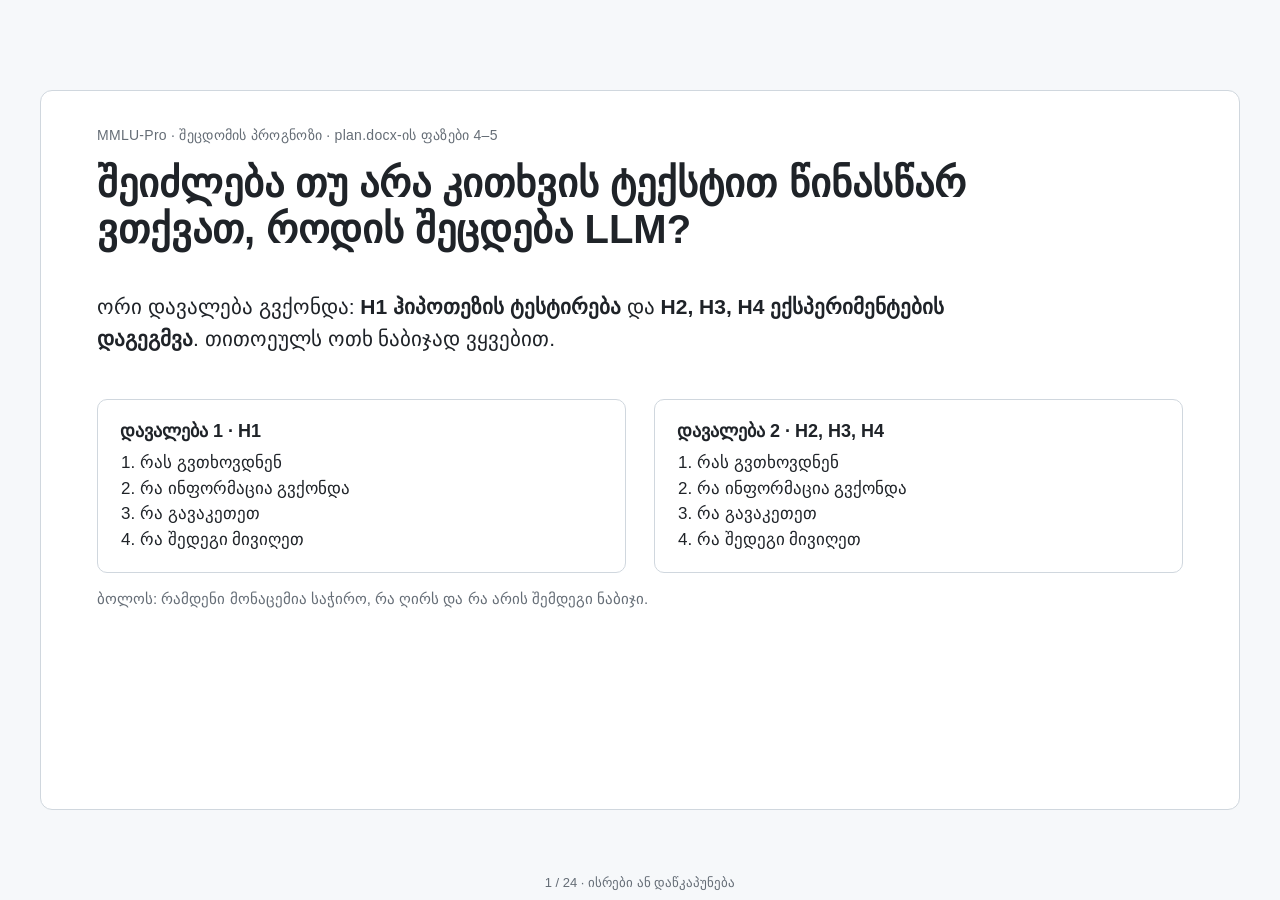
==== experiments/out/phase4_5_deck_ka.html @ e7588cfa "Add Georgian Phase 4-5 deck: asked, had, did, found for H1 and H2-H4 build_deck_ka.py reads the same" ====
<!doctype html><html lang="ka"><head><meta charset="utf-8"><meta name="viewport" content="width=device-width,initial-scale=1"><title>ფაზები 4–5 · H1 და H2–H4</title><style>
*{box-sizing:border-box}
html,body{margin:0;height:100%;background:#f6f8fa;color:#1f2328;
  font-family:"Segoe UI","Noto Sans Georgian","BPG Nino Mtavruli",Sylfaen,Arial,sans-serif}
.slide{display:none;position:absolute;inset:0;margin:auto;width:min(1200px,96vw);height:min(720px,94vh);
  background:#fff;border:1px solid #d0d7de;border-radius:12px;padding:44px 60px;overflow:auto}
.slide.on{display:flex;flex-direction:column}
.kicker{margin:0 0 6px;color:#656d76;font-size:14px;letter-spacing:.06em;text-transform:uppercase}
h1{font-size:40px;line-height:1.15;margin:8px 0 18px;max-width:900px}
h2{font-size:30px;line-height:1.2;margin:0 0 22px}
h3{font-size:18px;margin:0 0 8px}
p,li{font-size:18px;line-height:1.5}
.lede{font-size:21px;color:#1f2328;max-width:900px}
.body{flex:1}
.note{color:#656d76;font-size:14px;line-height:1.5;margin:14px 0 0;border-top:1px solid #d0d7de;padding-top:12px}
.small{color:#656d76;font-size:15px}
.row{display:flex;gap:18px;margin:18px 0}
.big{flex:1;border:1px solid #d0d7de;border-radius:10px;padding:18px 20px}
.big .num{font-size:40px;font-weight:650;line-height:1.1}
.big .cap{color:#656d76;font-size:15px;margin-top:6px}
.big.bad .num{color:#cf222e} .big.accent .num{color:#0969da} .big.good .num{color:#1a7f37}
.two{display:grid;grid-template-columns:1fr 1fr;gap:28px;margin-top:10px}
.card{border:1px solid #d0d7de;border-radius:10px;padding:20px 22px}
.em{font-weight:600}
.split{display:grid;grid-template-columns:1.7fr 1fr;gap:24px;align-items:center}
.stack{display:flex;flex-direction:column;gap:14px}
table{border-collapse:collapse;width:100%;font-size:17px}
th{color:#656d76;font-weight:600;font-size:14px;border-bottom:2px solid #d0d7de;padding:10px 12px}
td{border-bottom:1px solid #d0d7de;padding:12px}
tr.hl td{background:#ddf4ff}
code{font-family:ui-monospace,SFMono-Regular,Consolas,monospace;font-size:.88em;background:#f6f8fa;
  padding:1px 5px;border-radius:4px}
.chart{width:100%;height:auto}
.chart .tick{font-size:13px;fill:#656d76} .chart .axis{font-size:14px;fill:#656d76}
.chart .lab{font-size:14px;fill:#1f2328} .chart .val{font-size:14px;fill:#1f2328;font-weight:600}
.steps li{margin-bottom:12px}
.rel .chart{max-width:380px} .tight{margin:2px 0}
#bar{position:fixed;bottom:10px;left:0;right:0;text-align:center;color:#656d76;font-size:13px}
@media print{html,body{background:#fff}.slide{display:flex!important;position:relative;
  page-break-after:always;border:none;height:auto;min-height:100vh}#bar{display:none}}

.kicker{text-transform:none;letter-spacing:.02em}
.three{display:grid;grid-template-columns:1fr 1fr 1fr;gap:20px;margin-top:10px}
.card.bad{border-color:#cf222e55;background:#fff8f8} .card.good{border-color:#1a7f3755;background:#f6fff8}
.card ul,.card ol{margin:6px 0 0;padding-left:20px} .card p{margin:6px 0}
.slide.title .two{margin-top:24px}
table{font-size:16px} p,li{font-size:17px}
.slide{padding:34px 56px} h2{font-size:28px;margin:0 0 16px} td{padding:10px 12px}
.note{margin-top:10px;padding-top:10px}
</style></head><body><section class="slide title"><p class="kicker">MMLU-Pro · შეცდომის პროგნოზი · plan.docx-ის ფაზები 4–5</p><h1>შეიძლება თუ არა კითხვის ტექსტით წინასწარ ვთქვათ, როდის შეცდება LLM?</h1><p class="lede">ორი დავალება გვქონდა: <b>H1 ჰიპოთეზის ტესტირება</b> და <b>H2, H3, H4 ექსპერიმენტების დაგეგმვა</b>. თითოეულს ოთხ ნაბიჯად ვყვებით.</p><div class="two"><div class="card "><h3>დავალება 1 · H1</h3><ol><li>რას გვთხოვდნენ</li><li>რა ინფორმაცია გვქონდა</li><li>რა გავაკეთეთ</li><li>რა შედეგი მივიღეთ</li></ol></div><div class="card "><h3>დავალება 2 · H2, H3, H4</h3><ol><li>რას გვთხოვდნენ</li><li>რა ინფორმაცია გვქონდა</li><li>რა გავაკეთეთ</li><li>რა შედეგი მივიღეთ</li></ol></div></div><p class="small">ბოლოს: რამდენი მონაცემია საჭირო, რა ღირს და რა არის შემდეგი ნაბიჯი.</p></section><section class="slide"><p class="kicker">მოკლედ, სანამ დეტალებზე გადავალთ</p><h2>მთავარი პასუხი: ჯერჯერობით ვერა</h2><div class="body"><div class="row"><div class="big bad"><div class="num">არა</div><div class="cap">H1: ზუსტი სიხშირე „კი/არა“ ლეიბლს ვერ ჯობნის</div></div><div class="big accent"><div class="num">ცოტა</div><div class="cap">H2: მოდელის მონაცემები ოდნავ შველის</div></div><div class="big bad"><div class="num">ვერ</div><div class="cap">H3: სრულად ვერ შემოწმდა, შესადარებელი არაფერია</div></div><div class="big bad"><div class="num">არა</div><div class="cap">H4: ვერც ერთი მოდელი ვერ ჯობნის მარტივ ცხრილს</div></div></div><ul><li>280 კითხვაზე საუკეთესო ფიჩერი ხმაურისგან არ გამოირჩევა. დაახლოებით 1,000 კითხვა საკმარისი იქნება, დაახლოებით $21 ღირს.</li><li>ერთი სასარგებლო შედეგი: სარისკო კითხვების გამოტოვებით შეცდომა მცირდება, ოღონდ ცოტათი.</li></ul></div></section><section class="slide title"><p class="kicker">დავალება 1</p><h1>H1 ჰიპოთეზის ტესტირება</h1><p class="lede">„ბინარულ ლეიბლზე ნასწავლი კლასიფიკატორი“ vs „რბილ რისკზე ნასწავლი რეგრესორი“ (plan.docx, ჰიპოთეზების ცხრილი და ფაზები 4–5)</p></section><section class="slide"><p class="kicker">დავალება 1 · ნაბიჯი 1: რას გვთხოვდნენ</p><h2>რომელი სამიზნე ჯობია: „კი/არა“ თუ ზუსტი სიხშირე?</h2><div class="body"><div class="two"><div class="card "><h3>ბინარული ლეიბლი (კლასიფიკატორი)</h3><p>1, თუ მოდელი კითხვაზე <b>ნახევარზე მეტჯერ</b> ცდება, თორემ 0.</p><p class="em">მაგალითი: 10-დან 3 არასწორი → 0</p></div><div class="card "><h3>რბილი რისკი (რეგრესორი)</h3><p>შეცდომის <b>ზუსტი სიხშირე</b>: არასწორი პასუხები ÷ 10.</p><p class="em">მაგალითი: 10-დან 3 არასწორი → 0.3</p></div></div><h3 style="margin-top:22px">plan-ის მოთხოვნები</h3><ul><li><b>ფაზა 4:</b> ჯერ მარტივი მოდელები: ლოგისტიკური / elastic-net და XGBoost (random forest არასავალდებულოა).</li><li><b>ფაზა 4:</b> რბილი სამიზნე იმავე 10 პასუხზე არ შეფასდეს; სატესტოზე სასურველია 20–30 ახალი პასუხი.</li><li><b>ფაზა 5:</b> ერთი კითხვის პასუხები ერთდროულად სატრენინგოშიც და სატესტოშიც არასდროს.</li><li><b>ფაზა 6:</b> მთავარი მეტრიკა Brier; ასევე calibration, ECE, log loss, coverage–risk.</li></ul></div><p class="note">H1 ამბობს: ზუსტი სიხშირე მეტ ინფორმაციას ატარებს (0.3 და 0.0 სხვადასხვაა, ბინარულში ორივე 0), ამიტომ მასზე ნასწავლი მოდელი უკეთეს პროგნოზს უნდა იძლეოდეს.</p></section><section class="slide"><p class="kicker">დავალება 1 · ნაბიჯი 2: რა ინფორმაცია გვქონდა · მონაცემები</p><h2>280 კითხვა × 3 Gemini მოდელი × 10 პასუხი</h2><div class="body"><div class="row"><div class="big "><div class="num">280</div><div class="cap">MMLU-Pro კითხვა, 14 საგანი</div></div><div class="big "><div class="num">840</div><div class="cap">სტრიქონი (კითხვა × მოდელი)</div></div><div class="big "><div class="num">8,400</div><div class="cap">შეფასებული პასუხი</div></div><div class="big "><div class="num">20.5%</div><div class="cap">პასუხებიდან არასწორი</div></div></div><div class="two"><div><h3>მოდელები</h3><ul><li><code>gemini-2.5-flash-lite</code></li><li><code>gemini-3.1-flash-lite</code></li><li><code>gemini-flash-latest</code></li></ul><h3>ფიჩერები: 144</h3><ul><li>140 კითხვის (პრომპტის) ფიჩერი: სიგრძე, სიტყვები, რიცხვები, უარყოფა და ა.შ.</li><li>4 მოდელის სვეტი: სახელი, ოჯახი, knowledge cutoff, recency gap.</li></ul></div><div><h3>როგორ ნაწილდება სამიზნე</h3><table><thead><tr><th style="text-align:left">სტრიქონის ტიპი</th><th style="text-align:right">წილი</th></tr></thead><tbody><tr><td style="text-align:left">ყოველთვის სწორი (0/10 შეცდომა)</td><td style="text-align:right">66.2%</td></tr><tr><td style="text-align:left">შუალედური (1–9 შეცდომა)</td><td style="text-align:right">22.1%</td></tr><tr><td style="text-align:left">ყოველთვის არასწორი (10/10)</td><td style="text-align:right">11.7%</td></tr><tr><td style="text-align:left">ბინარული = 1 (ნახევარზე მეტი შეცდომა)</td><td style="text-align:right">18.6%</td></tr></tbody></table></div></div></div><p class="note">მონაცემები გუნდის ცხრილიდან (gaia-ml-share) დავაკოპირეთ data/gaia_training_dataset.csv-ში. სტრიქონების უმეტესობა ყოველთვის სწორია ან ყოველთვის არასწორი, ამიტომ ზუსტი სიხშირე ბინარულისგან მხოლოდ 22% სტრიქონზე განსხვავდება.</p></section><section class="slide"><p class="kicker">დავალება 1 · ნაბიჯი 2: რა ინფორმაცია გვქონდა · გუნდის ნოუთბუქები</p><h2>გუნდს უკვე ჰქონდა ორი XGBoost ნოუთბუქი, მაგრამ შედეგი სანდო არ იყო</h2><div class="body"><table><thead><tr><th style="text-align:left">ნოუთბუქი</th><th style="text-align:left">როგორ გაყვეს</th><th style="text-align:left">რა შედეგი აჩვენა</th></tr></thead><tbody><tr><td style="text-align:left">ბინარული (სიხშირე &gt; 0.5)</td><td style="text-align:left">კითხვების მიხედვით</td><td style="text-align:left">AUC 0.44: შემთხვევითზე უარესი</td></tr><tr><td style="text-align:left">რეგრესია (ზუსტი სიხშირე)</td><td style="text-align:left">სტრიქონების მიხედვით</td><td style="text-align:left">RMSE 0.29 (საშუალო 0.36), R² 0.32</td></tr></tbody></table><div class="two" style="margin-top:22px"><div class="card bad"><h3>პრობლემა 1: გაჟონვა</h3><p>რეგრესიამ სტრიქონები შემთხვევით გაყო. ერთ კითხვას სამი მოდელი პასუხობს, ამიტომ <b>სატესტო 145-ვე კითხვა სატრენინგოშიც იყო</b>, უბრალოდ სხვა მოდელის სახელით.</p></div><div class="card bad"><h3>პრობლემა 2: question_id ფიჩერად</h3><p>ორივე ნოუთბუქში <code>question_id</code> ფიჩერებში დარჩა. მოდელს შეეძლო კონკრეტული კითხვა „დაემახსოვრებინა“.</p></div></div></div><p class="note">დასკვნა: R² 0.32 გადაჭარბებული იყო, მოდელი ტესტის კითხვებს უკვე იცნობდა. ამიტომ H1 თავიდან, სწორი გაყოფით გავუშვით.</p></section><section class="slide"><p class="kicker">დავალება 1 · ნაბიჯი 3: რა გავაკეთეთ · ტესტის აგება</p><h2>ექვსი ნაბიჯი, რომ შედარება სამართლიანი ყოფილიყო</h2><div class="body"><ol class="steps"><li><b>სწორი გაყოფა.</b> 5-fold კროს-ვალიდაცია, დაჯგუფებული კითხვის მიხედვით: კითხვა მთლიანად ან სატრენინგოშია, ან სატესტოში. fold-ები სირთულით დაბალანსებულია.</li><li><b>გაჟონვის წყაროები ამოვიღეთ.</b> <code>question_id</code> და MMLU საგანი ფიჩერი არ არის; საგანი მხოლოდ baseline-ში გამოიყენება.</li><li><b>ორი მოდელის ოჯახი, თითო ორ ვერსიად = 4 მოდელი.</b> XGBoost (ბინარული / რბილი) და elastic-net ლოგისტიკური (ბინარული / რბილი, 10 პასუხი, თითო ცალკე „ცდად“).</li><li><b>ერთნაირი პირობები.</b> ოთხივე მოდელს ერთი და იგივე 144 ფიჩერი და ერთი და იგივე fold-ები. XGBoost პატარაა (80 ხე, სიღრმე 3), რადგან 280 კითხვა ცოტაა.</li><li><b>საზომი ჯოხი (baseline).</b> „ყოველთვის საშუალოს გამოცნობა“ სატრენინგო ნაწილიდან.</li><li><b>სანდოობა.</b> 1,000-ჯერ ხელახლა ავიღეთ კითხვები (bootstrap) და ავაგეთ 95%-იანი ინტერვალი. სხვაობა მხოლოდ მაშინ ითვლება, თუ ინტერვალი ნულს არ მოიცავს.</li></ol></div><p class="note">ყველა მოდელი პროგნოზს ერთ ფორმატში იძლევა: „ალბათობა, რომ ეს პასუხი არასწორი იქნება“. ასე ბინარული და რბილი მოდელები ერთსა და იმავე სკალაზე დგანან. კოდი: experiments/run_h1.py.</p></section><section class="slide"><p class="kicker">დავალება 1 · ნაბიჯი 3: რა გავაკეთეთ · მეტრიკები (ფაზა 6)</p><h2>მეტრიკები შედეგების ნახვამდე დავაფიქსირეთ</h2><div class="body"><div class="two"><div class="card "><h3>თუ პროდუქტი სარისკო X%-ს გამოტოვებს</h3><p>მხოლოდ <b>რიგი</b> აქვს მნიშვნელობა: რომელი კითხვაა უფრო სარისკო.</p><p class="em">გადამწყვეტი: coverage–risk მრუდი, შეცდომა 90 / 80 / 70% დაფარვაზე, AURC.</p></div><div class="card "><h3>თუ ზღვარს იყენებს ან რისკს აჩვენებს</h3><p>„გამოტოვე, თუ რისკი > 30%“ მხოლოდ მაშინ მუშაობს, თუ 30% მართლა 30%-ს ნიშნავს.</p><p class="em">გადამწყვეტი: Brier, Brier Skill Score, reliability diagram, ECE.</p></div></div><table><thead><tr><th style="text-align:left">მეტრიკა</th><th style="text-align:left">რას ზომავს მარტივად</th><th style="text-align:left">უკეთესია</th></tr></thead><tbody><tr><td style="text-align:left">Brier</td><td style="text-align:left">პროგნოზისა და რეალობის საშუალო კვადრატული სხვაობა</td><td style="text-align:left">დაბალი</td></tr><tr><td style="text-align:left">BSS (Brier Skill Score)</td><td style="text-align:left">რამდენად ჯობია საშუალოს გამოცნობას; 0 = არაფრით</td><td style="text-align:left">მაღალი, &gt; 0</td></tr><tr><td style="text-align:left">ECE</td><td style="text-align:left">რამდენად ემთხვევა „30%“ რეალურ 30%-ს</td><td style="text-align:left">დაბალი</td></tr><tr><td style="text-align:left">coverage–risk / AURC</td><td style="text-align:left">შეცდომა, როცა სარისკოებს ვტოვებთ; მრუდის ქვეშა ფართობი</td><td style="text-align:left">დაბალი</td></tr><tr><td style="text-align:left">log loss</td><td style="text-align:left">სჯის თავდაჯერებულ შეცდომას</td><td style="text-align:left">დაბალი</td></tr><tr><td style="text-align:left">AUROC</td><td style="text-align:left">რამდენად კარგად ალაგებს; 0.5 = შემთხვევითი</td><td style="text-align:left">მაღალი</td></tr></tbody></table></div><p class="note">metrics.docx-ის მიხედვით. დამატებით: AUPRC საბაზო სიხშირესთან ერთად, შედეგები მოდელისა და საგნის მიხედვით, RMSE მხოლოდ ხმაურის ზღვართან (0.06) ერთად.</p></section><section class="slide"><p class="kicker">დავალება 1 · ნაბიჯი 4: რა შედეგი მივიღეთ · მთავარი ცხრილი</p><h2>H1 არ დადასტურდა: ზუსტი სიხშირე „კი/არა“-ს ვერ ჯობნის</h2><div class="body"><table><thead><tr><th style="text-align:left">პროგნოზი</th><th style="text-align:right">Brier</th><th style="text-align:right">BSS</th><th style="text-align:right">ECE</th><th style="text-align:right">შეცდომა, 20% გამოტოვებით</th><th style="text-align:right">AURC</th><th style="text-align:right">AUROC</th></tr></thead><tbody><tr><td style="text-align:left">ყოველთვის საშუალო</td><td style="text-align:right">0.163</td><td style="text-align:right">0</td><td style="text-align:right">0.044</td><td style="text-align:right">20.5% (ყველას პასუხობს)</td><td style="text-align:right">0.220</td><td style="text-align:right">0.46</td></tr><tr><td style="text-align:left">XGBoost · ბინარული</td><td style="text-align:right">0.165</td><td style="text-align:right">-0.012</td><td style="text-align:right">0.063</td><td style="text-align:right">18.6%</td><td style="text-align:right">0.170</td><td style="text-align:right">0.58</td></tr><tr><td style="text-align:left">XGBoost · რბილი</td><td style="text-align:right">0.169</td><td style="text-align:right">-0.038</td><td style="text-align:right">0.068</td><td style="text-align:right">19.7%</td><td style="text-align:right">0.177</td><td style="text-align:right">0.55</td></tr><tr><td style="text-align:left">ლოგისტიკური · ბინარული</td><td style="text-align:right">0.163</td><td style="text-align:right">+0.000</td><td style="text-align:right">0.053</td><td style="text-align:right">18.7%</td><td style="text-align:right">0.151</td><td style="text-align:right">0.61</td></tr><tr class="hl"><td style="text-align:left">ლოგისტიკური · რბილი</td><td style="text-align:right">0.162</td><td style="text-align:right">+0.006</td><td style="text-align:right">0.059</td><td style="text-align:right">19.5%</td><td style="text-align:right">0.145</td><td style="text-align:right">0.62</td></tr></tbody></table><div class="row"><div class="big "><div class="num">+0.004</div><div class="cap">XGBoost: რბილი − ბინარული, Brier · 95% CI [-0.001, +0.010]</div></div><div class="big "><div class="num">-0.001</div><div class="cap">ლოგისტიკური: რბილი − ბინარული · 95% CI [-0.004, +0.002]</div></div><div class="big "><div class="num">+0.006</div><div class="cap">საუკეთესო BSS · CI საშუალოსთან [-0.006, +0.005]</div></div></div></div><p class="note">ორივე ოჯახში სხვაობის ინტერვალი ნულს მოიცავს: ფრეა. საუკეთესო (რბილი ლოგისტიკური) საშუალოს გამოცნობასაც ვერ ჯობნის სანდოდ. Brier, ECE, AURC: დაბალი უკეთესია; AUROC: მაღალი.</p></section><section class="slide"><p class="kicker">დავალება 1 · ნაბიჯი 4: რა შედეგი მივიღეთ · გამოტოვების ეფექტი</p><h2>სარისკო კითხვების გამოტოვება შველის, ოღონდ ცოტათი</h2><div class="body"><svg viewBox="0 0 860 380" class="chart" role="img"><line x1="70" x2="680" y1="320.0" y2="320.0" stroke="#d0d7de" stroke-width="1"/><text x="60" y="325.0" text-anchor="end" class="tick">0</text><line x1="70" x2="680" y1="264.8" y2="264.8" stroke="#d0d7de" stroke-width="1"/><text x="60" y="269.8" text-anchor="end" class="tick">5</text><line x1="70" x2="680" y1="209.6" y2="209.6" stroke="#d0d7de" stroke-width="1"/><text x="60" y="214.6" text-anchor="end" class="tick">10</text><line x1="70" x2="680" y1="154.4" y2="154.4" stroke="#d0d7de" stroke-width="1"/><text x="60" y="159.4" text-anchor="end" class="tick">15</text><line x1="70" x2="680" y1="99.2" y2="99.2" stroke="#d0d7de" stroke-width="1"/><text x="60" y="104.2" text-anchor="end" class="tick">20</text><line x1="70" x2="680" y1="44.0" y2="44.0" stroke="#d0d7de" stroke-width="1"/><text x="60" y="49.0" text-anchor="end" class="tick">25</text><text x="70.0" y="342" text-anchor="middle" class="tick">5</text><text x="100.5" y="342" text-anchor="middle" class="tick">10</text><text x="131.0" y="342" text-anchor="middle" class="tick">14</text><text x="161.5" y="342" text-anchor="middle" class="tick">19</text><text x="192.0" y="342" text-anchor="middle" class="tick">24</text><text x="222.5" y="342" text-anchor="middle" class="tick">29</text><text x="253.0" y="342" text-anchor="middle" class="tick">34</text><text x="283.5" y="342" text-anchor="middle" class="tick">38</text><text x="314.0" y="342" text-anchor="middle" class="tick">43</text><text x="344.5" y="342" text-anchor="middle" class="tick">48</text><text x="375.0" y="342" text-anchor="middle" class="tick">52</text><text x="405.5" y="342" text-anchor="middle" class="tick">57</text><text x="436.0" y="342" text-anchor="middle" class="tick">62</text><text x="466.5" y="342" text-anchor="middle" class="tick">67</text><text x="497.0" y="342" text-anchor="middle" class="tick">72</text><text x="527.5" y="342" text-anchor="middle" class="tick">76</text><text x="558.0" y="342" text-anchor="middle" class="tick">81</text><text x="588.5" y="342" text-anchor="middle" class="tick">86</text><text x="619.0" y="342" text-anchor="middle" class="tick">90</text><text x="649.5" y="342" text-anchor="middle" class="tick">95</text><text x="680.0" y="342" text-anchor="middle" class="tick">100</text><line x1="70" x2="680" y1="93.7" y2="93.7" stroke="#656d76" stroke-width="1.5" stroke-dasharray="6 5"/><text x="690" y="98.7" class="lab" fill="#656d76">ყველას პასუხი 20.5%</text><polyline points="70.0,149.1 100.5,174.6 131.0,140.8 161.5,157.8 192.0,148.4 222.5,154.0 253.0,145.3 283.5,141.4 314.0,139.7 344.5,139.8 375.0,132.2 405.5,134.5 436.0,133.8 466.5,130.1 497.0,121.8 527.5,119.4 558.0,111.9 588.5,106.3 619.0,98.4 649.5,94.6 680.0,93.7" fill="none" stroke="#0969da" stroke-width="3"/><line x1="70" x2="92" y1="14" y2="14" stroke="#0969da" stroke-width="3"/><text x="100" y="19" class="lab">XGBoost ბინარული</text><polyline points="70.0,122.8 100.5,150.3 131.0,187.9 161.5,161.9 192.0,151.6 222.5,130.2 253.0,137.6 283.5,139.3 314.0,125.5 344.5,135.2 375.0,118.0 405.5,116.9 436.0,110.5 466.5,108.3 497.0,100.3 527.5,102.5 558.0,104.1 588.5,100.9 619.0,97.4 649.5,96.3 680.0,93.7" fill="none" stroke="#bc4c00" stroke-width="3"/><line x1="258" x2="280" y1="14" y2="14" stroke="#bc4c00" stroke-width="3"/><text x="288" y="19" class="lab">XGBoost რბილი</text><polyline points="70.0,283.2 100.5,255.4 131.0,243.9 161.5,236.9 192.0,212.9 222.5,190.4 253.0,177.5 283.5,172.6 314.0,171.7 344.5,165.7 375.0,159.5 405.5,148.1 436.0,133.8 466.5,118.1 497.0,113.1 527.5,110.9 558.0,103.7 588.5,103.2 619.0,98.9 649.5,97.1 680.0,93.7" fill="none" stroke="#1a7f37" stroke-width="3" stroke-dasharray="3 4"/><line x1="419" x2="441" y1="14" y2="14" stroke="#1a7f37" stroke-width="3" stroke-dasharray="3 4"/><text x="449" y="19" class="lab">ლოგისტიკური რბილი</text><text x="375.0" y="368" text-anchor="middle" class="axis">კითხვების წილი, რომელსაც ჯერ კიდევ ვპასუხობთ (%)</text><text transform="translate(18 182.0) rotate(-90)" text-anchor="middle" class="axis">შეცდომა ნაპასუხებში (%)</text></svg></div><p class="note">ყველაზე სარისკო 20%-ის გამოტოვება (ბინარული ქულით) შეცდომას 20.5%-დან 18.6%-მდე ამცირებს (კლება 1.8 პუნქტი, 95% CI [-3.4, -0.1]): პატარა, მაგრამ რეალური. მეტის გამოტოვებისას რბილი ლოგისტიკური საუკეთესოა: 15% შეცდომა, როცა კითხვების 55%-ს ჯერ კიდევ პასუხობს (XGBoost: 32%).</p></section><section class="slide"><p class="kicker">დავალება 1 · ნაბიჯი 4: რა შედეგი მივიღეთ · კალიბრაცია</p><h2>მოდელები ფრთხილობენ: „მაღალ რისკს“ თითქმის არასდროს ამბობენ</h2><div class="body"><div class="two"><div class="rel"><h3>XGBoost ბინარული · ECE 0.063</h3><svg viewBox="0 0 330 250" class="chart" role="img"><line x1="56" x2="246" y1="202.0" y2="202.0" stroke="#d0d7de"/><text x="48" y="206.0" text-anchor="end" class="tick">0.0</text><text x="56.0" y="220" text-anchor="middle" class="tick">0.0</text><line x1="56" x2="246" y1="138.7" y2="138.7" stroke="#d0d7de"/><text x="48" y="142.7" text-anchor="end" class="tick">0.2</text><text x="119.3" y="220" text-anchor="middle" class="tick">0.2</text><line x1="56" x2="246" y1="75.3" y2="75.3" stroke="#d0d7de"/><text x="48" y="79.3" text-anchor="end" class="tick">0.4</text><text x="182.7" y="220" text-anchor="middle" class="tick">0.4</text><line x1="56" x2="246" y1="12.0" y2="12.0" stroke="#d0d7de"/><text x="48" y="16.0" text-anchor="end" class="tick">0.6</text><text x="246.0" y="220" text-anchor="middle" class="tick">0.6</text><line x1="56.0" y1="202.0" x2="246.0" y2="12.0" stroke="#656d76" stroke-dasharray="5 5"/><polyline points="76.5,161.3 83.8,143.2 90.2,158.6 95.9,138.7 101.6,150.0 107.4,143.2 115.4,127.7 124.5,121.3 138.9,102.5 170.5,124.3" fill="none" stroke="#0969da" stroke-width="2"/><circle cx="76.5" cy="161.3" r="5" fill="#0969da"/><circle cx="83.8" cy="143.2" r="5" fill="#0969da"/><circle cx="90.2" cy="158.6" r="5" fill="#0969da"/><circle cx="95.9" cy="138.7" r="5" fill="#0969da"/><circle cx="101.6" cy="150.0" r="5" fill="#0969da"/><circle cx="107.4" cy="143.2" r="5" fill="#0969da"/><circle cx="115.4" cy="127.7" r="5" fill="#0969da"/><circle cx="124.5" cy="121.3" r="5" fill="#0969da"/><circle cx="138.9" cy="102.5" r="5" fill="#0969da"/><circle cx="170.5" cy="124.3" r="5" fill="#0969da"/><text x="151.0" y="242" text-anchor="middle" class="axis">პროგნოზირებული რისკი</text><text transform="translate(14 107.0) rotate(-90)" text-anchor="middle" class="axis">რეალური შეცდომა</text></svg><p class="small tight">სტრიქონების რაოდენობა თითო 0.1-იან ინტერვალში</p><svg viewBox="0 0 330 80" class="chart" role="img"><rect x="58.0" y="38.2" width="27.7" height="21.8" fill="#0969da" opacity="0.55"/><text x="71.8" y="76" text-anchor="middle" class="tick">176</text><rect x="89.7" y="10.0" width="27.7" height="50.0" fill="#0969da" opacity="0.55"/><text x="103.5" y="76" text-anchor="middle" class="tick">403</text><rect x="121.3" y="37.9" width="27.7" height="22.1" fill="#0969da" opacity="0.55"/><text x="135.2" y="76" text-anchor="middle" class="tick">178</text><rect x="153.0" y="52.2" width="27.7" height="7.8" fill="#0969da" opacity="0.55"/><text x="166.8" y="76" text-anchor="middle" class="tick">63</text><rect x="184.7" y="58.5" width="27.7" height="1.5" fill="#0969da" opacity="0.55"/><text x="198.5" y="76" text-anchor="middle" class="tick">12</text><rect x="216.3" y="59.0" width="27.7" height="1.0" fill="#0969da" opacity="0.55"/><text x="230.2" y="76" text-anchor="middle" class="tick">8</text><text x="254" y="40" class="tick"></text></svg></div><div class="rel"><h3>ლოგისტიკური რბილი · ECE 0.059</h3><svg viewBox="0 0 330 250" class="chart" role="img"><line x1="56" x2="246" y1="202.0" y2="202.0" stroke="#d0d7de"/><text x="48" y="206.0" text-anchor="end" class="tick">0.0</text><text x="56.0" y="220" text-anchor="middle" class="tick">0.0</text><line x1="56" x2="246" y1="138.7" y2="138.7" stroke="#d0d7de"/><text x="48" y="142.7" text-anchor="end" class="tick">0.2</text><text x="119.3" y="220" text-anchor="middle" class="tick">0.2</text><line x1="56" x2="246" y1="75.3" y2="75.3" stroke="#d0d7de"/><text x="48" y="79.3" text-anchor="end" class="tick">0.4</text><text x="182.7" y="220" text-anchor="middle" class="tick">0.4</text><line x1="56" x2="246" y1="12.0" y2="12.0" stroke="#d0d7de"/><text x="48" y="16.0" text-anchor="end" class="tick">0.6</text><text x="246.0" y="220" text-anchor="middle" class="tick">0.6</text><line x1="56.0" y1="202.0" x2="246.0" y2="12.0" stroke="#656d76" stroke-dasharray="5 5"/><polyline points="87.9,180.1 97.3,174.1 103.1,141.7 108.1,143.6 112.9,147.3 117.9,113.0 123.0,100.2 129.2,122.1 141.0,127.0 190.3,121.7" fill="none" stroke="#1a7f37" stroke-width="2"/><circle cx="87.9" cy="180.1" r="5" fill="#1a7f37"/><circle cx="97.3" cy="174.1" r="5" fill="#1a7f37"/><circle cx="103.1" cy="141.7" r="5" fill="#1a7f37"/><circle cx="108.1" cy="143.6" r="5" fill="#1a7f37"/><circle cx="112.9" cy="147.3" r="5" fill="#1a7f37"/><circle cx="117.9" cy="113.0" r="5" fill="#1a7f37"/><circle cx="123.0" cy="100.2" r="5" fill="#1a7f37"/><circle cx="129.2" cy="122.1" r="5" fill="#1a7f37"/><circle cx="141.0" cy="127.0" r="5" fill="#1a7f37"/><circle cx="190.3" cy="121.7" r="5" fill="#1a7f37"/><text x="151.0" y="242" text-anchor="middle" class="axis">პროგნოზირებული რისკი</text><text transform="translate(14 107.0) rotate(-90)" text-anchor="middle" class="axis">რეალური შეცდომა</text></svg><p class="small tight">სტრიქონების რაოდენობა თითო 0.1-იან ინტერვალში</p><svg viewBox="0 0 330 80" class="chart" role="img"><rect x="58.0" y="56.5" width="27.7" height="3.5" fill="#1a7f37" opacity="0.55"/><text x="71.8" y="76" text-anchor="middle" class="tick">32</text><rect x="89.7" y="10.0" width="27.7" height="50.0" fill="#1a7f37" opacity="0.55"/><text x="103.5" y="76" text-anchor="middle" class="tick">454</text><rect x="121.3" y="29.7" width="27.7" height="30.3" fill="#1a7f37" opacity="0.55"/><text x="135.2" y="76" text-anchor="middle" class="tick">275</text><rect x="153.0" y="54.9" width="27.7" height="5.1" fill="#1a7f37" opacity="0.55"/><text x="166.8" y="76" text-anchor="middle" class="tick">46</text><rect x="184.7" y="57.9" width="27.7" height="2.1" fill="#1a7f37" opacity="0.55"/><text x="198.5" y="76" text-anchor="middle" class="tick">19</text><rect x="216.3" y="59.7" width="27.7" height="0.3" fill="#1a7f37" opacity="0.55"/><text x="230.2" y="76" text-anchor="middle" class="tick">3</text><text x="254" y="40" class="tick">&gt; 0.6: 11</text></svg></div></div></div><p class="note">წყვეტილი ხაზი = იდეალური კალიბრაცია (პროგნოზი 30% → რეალურად 30%). პროგნოზების 98% (XGBoost) და 96% (ლოგისტიკური) 0.4-ზე დაბალია, თუმცა სტრიქონების 11.7% 10-ვე პასუხში ცდება. მოდელები საშუალოსკენ იხრებიან, ამიტომაა მათი Brier საშუალოს Brier-თან ასე ახლოს.</p></section><section class="slide"><p class="kicker">დავალება 1 · ნაბიჯი 4: რა შედეგი მივიღეთ · დასკვნა და გადაწყვეტილებები</p><h2>დავალება 1: რა ვისწავლეთ და რა გადავწყვიტეთ</h2><div class="body"><div class="two"><div class="card "><h3>რა ვისწავლეთ</h3><ul><li>H1 არ დადასტურდა: ორივე ოჯახში რბილი და ბინარული ფრეა.</li><li>ვერც ერთი მოდელი სანდოდ ვერ ჯობნის საშუალოს გამოცნობას.</li><li>გამოტოვებისთვის ბინარული ქულა ცოტას შველის (−1.8 პუნქტი 80%-ზე).</li><li>გუნდის R² 0.32 გაჟონვის შედეგი იყო.</li></ul></div><div class="card "><h3>რა გადავწყვიტეთ</h3><ul><li>ტესტი ყოველთვის უცნობ კითხვებზე; <code>question_id</code> და საგანი არასდროს ფიჩერად.</li><li>ორივე სამიზნე ვინარჩუნებთ, რადგან ერთმა მეორეს ვერ აჯობა.</li><li>20–30 ახალი პასუხი <b>ჯერ არ</b> შევაგროვეთ: არსებული 10 პასუხი ძალიან სანდოა (split-half 0.975), შედეგი ხმაურზე არ არის დამოკიდებული.</li><li>random forest გამოვტოვეთ (plan-ში არასავალდებულოა).</li></ul></div></div></div><p class="note">დეტალები: experiments/out/H1_RESULTS.md · რიცხვები: experiments/out/h1_metrics.json</p></section><section class="slide title"><p class="kicker">დავალება 2</p><h1>H2, H3, H4 ექსპერიმენტების დაგეგმვა</h1><p class="lede">გეგმა გაშვებამდე დავწერეთ (H2_H4_PLAN.md), მერე ექსპერიმენტები გავუშვით კიდეც.</p></section><section class="slide"><p class="kicker">დავალება 2 · ნაბიჯი 1: რას გვთხოვდნენ</p><h2>სამი კითხვა plan-ის ჰიპოთეზების ცხრილიდან</h2><div class="body"><div class="three"><div class="card "><h3>H2</h3><p>მხოლოდ <b>პრომპტის</b> ფიჩერები vs <b>ყველა</b> ფიჩერი.</p><p class="small">საჭიროა თუ არა მოდელის შესახებ ინფორმაცია?</p></div><div class="card "><h3>H3</h3><p>მხოლოდ პრომპტი vs პრომპტი + <b>მოდელის ლიმიტები</b> vs სრული <b>ინტერაქციების</b> მოდელი.</p><p class="small">context window, temperature, top-p, output pressure.</p></div><div class="card "><h3>H4</h3><p>ყველა ნასწავლი მოდელი vs მარტივი <b>baseline-ები</b>: საერთო, მოდელის, საგნის, მოდელი × საგნის საშუალო.</p><p class="small">ჯობნის თუ არა ML უბრალო ცხრილს?</p></div></div><h3 style="margin-top:22px">ფაზა 5: ოთხი გაყოფა, გაჟონვის გარეშე</h3><table><thead><tr><th style="text-align:left">გაყოფა</th><th style="text-align:left">რას ამოწმებს</th></tr></thead><tbody><tr><td style="text-align:left">უცნობი კითხვები (question-out)</td><td style="text-align:left">ახალი კითხვები, იგივე საგნები და მოდელები</td></tr><tr><td style="text-align:left">უცნობი საგანი (category-out)</td><td style="text-align:left">მთელი საგანი სატესტოშია</td></tr><tr><td style="text-align:left">უცნობი მოდელი (model-out)</td><td style="text-align:left">მოდელი, რომელიც სწავლისას არ გვინახავს; ყველაზე ძლიერი ტესტი</td></tr><tr><td style="text-align:left">უცნობი კონფიგურაცია</td><td style="text-align:left">ახალი temperature ან პარამეტრი, თუ საკმარისი კონფიგურაცია არსებობს</td></tr></tbody></table></div><p class="note">plan ასევე ითხოვს: ბოლო სატესტო ნაწილი „დალუქული“ დარჩეს, სანამ ყველა გადაწყვეტილება მიღებული არ არის.</p></section><section class="slide"><p class="kicker">დავალება 2 · ნაბიჯი 2: რა ინფორმაცია გვქონდა</p><h2>რა იცვლება სამ მოდელს შორის და რა არა</h2><div class="body"><div class="two"><div><table><thead><tr><th style="text-align:left">სვეტი</th><th style="text-align:left">მნიშვნელობა</th><th style="text-align:left">იცვლება?</th></tr></thead><tbody><tr><td style="text-align:left">context_window_tokens</td><td style="text-align:left">1,048,576 სამივეზე</td><td style="text-align:left">არა</td></tr><tr><td style="text-align:left">temperature, top_p</td><td style="text-align:left">ცარიელია</td><td style="text-align:left">არა</td></tr><tr><td style="text-align:left">f_output_pressure</td><td style="text-align:left">1 ყველგან</td><td style="text-align:left">არა</td></tr><tr><td style="text-align:left">f_context_pressure</td><td style="text-align:left">სამივეზე ერთნაირი</td><td style="text-align:left">არა</td></tr><tr class="hl"><td style="text-align:left">llm_model, model_family</td><td style="text-align:left">3 მოდელი</td><td style="text-align:left">კი</td></tr><tr class="hl"><td style="text-align:left">knowledge_cutoff_year, f_recency_gap</td><td style="text-align:left">flash-latest-ს არ აქვს</td><td style="text-align:left">კი</td></tr></tbody></table></div><div><div class="card "><h3>რას ნიშნავს ეს</h3><ul><li><b>H3 სრულად ვერ შემოწმდება:</b> „ლიმიტები“ სამივე მოდელზე ერთნაირია, შესადარებელი არაფერია.</li><li><b>კონფიგურაციის გაყოფა</b> ვერ გაეშვება: მხოლოდ ერთი კონფიგურაცია გვაქვს.</li><li><b>H2 და H4 შესაძლებელია:</b> მოდელის სახელი და cutoff იცვლება, 14 საგანი baseline-ისთვის საკმარისია.</li><li>დალუქული ნაწილისთვის 280 კითხვა მეტისმეტად ცოტაა.</li></ul></div></div></div></div><p class="note">იგივე 840 სტრიქონი, რაც H1-ში. H1-ის შედეგი უკვე ვიცოდით: ფრე, ამიტომ H2–H4-ში ოთხივე მოდელს ვინარჩუნებთ.</p></section><section class="slide"><p class="kicker">დავალება 2 · ნაბიჯი 3: რა გავაკეთეთ · გეგმა</p><h2>გეგმა გაშვებამდე დავწერეთ და დავაფიქსირეთ</h2><div class="body"><div class="two"><div><h3>სამი ფიჩერების ნაკრები (arm)</h3><table><thead><tr><th style="text-align:left">ნაკრები</th><th style="text-align:right">ფიჩერი</th></tr></thead><tbody><tr><td style="text-align:left">მხოლოდ პრომპტი</td><td style="text-align:right">140</td></tr><tr><td style="text-align:left">პრომპტი + მოდელის სახელი</td><td style="text-align:right">141</td></tr><tr><td style="text-align:left">ყველა (+ cutoff, recency gap)</td><td style="text-align:right">144</td></tr></tbody></table><p class="small">თითოეულზე ოთხივე H1 მოდელი → 12 ნასწავლი მოდელი.</p><h3>ოთხი baseline (მხოლოდ სატრენინგოდან)</h3><ul><li>საერთო საშუალო</li><li>მოდელის საშუალო</li><li>საგნის საშუალო</li><li>მოდელი × საგნის საშუალო</li></ul></div><div><h3>სამი გაყოფა</h3><table><thead><tr><th style="text-align:left">გაყოფა</th><th style="text-align:right">fold</th></tr></thead><tbody><tr><td style="text-align:left">უცნობი კითხვები</td><td style="text-align:right">5</td></tr><tr><td style="text-align:left">უცნობი საგანი</td><td style="text-align:right">14</td></tr><tr><td style="text-align:left">უცნობი მოდელი + მისი კითხვები</td><td style="text-align:right">15</td></tr></tbody></table><div class="card "><h3>გადაწყვეტილების წესი</h3><p>ფიჩერების ნაკრები მხოლოდ მაშინ „იმარჯვებს“, თუ მისი 95% ინტერვალი <b>ყველაზე ძლიერ baseline-ს</b> სანდოდ ჯობნის.</p></div></div></div></div><p class="note">H3-ის ნაცვლად შემცირებული ვერსია: პრომპტი → + მოდელის სახელი → + cutoff და recency gap. კოდი: experiments/run_h2_h4.py.</p></section><section class="slide"><p class="kicker">დავალება 2 · ნაბიჯი 3: რა გავაკეთეთ · გაჟონვა ვიპოვეთ</p><h2>„უცნობი მოდელის“ ტესტი თავიდან საეჭვოდ კარგი გამოვიდა</h2><div class="body"><div class="row"><div class="big bad"><div class="num">0.130</div><div class="cap">Brier, როცა მხოლოდ მოდელს ვტოვებდით: საეჭვოდ კარგი</div></div><div class="big accent"><div class="num">0.171</div><div class="cap">Brier გასწორების შემდეგ: მოდელიც და მისი კითხვებიც სატესტოშია</div></div></div><div class="two"><div class="card bad"><h3>რატომ მოხდა</h3><p>ერთ კითხვას სამივე მოდელი პასუხობს. როცა ერთ მოდელს ვტოვებდით, დანარჩენი ორის პასუხები <b>იმავე კითხვებზე</b> სატრენინგოში რჩებოდა. მოდელები ეთანხმებიან ერთმანეთს, რომელი კითხვაა რთული, ამიტომ პასუხი ფაქტობრივად „გაჟონა“.</p></div><div class="card good"><h3>როგორ გავასწორეთ</h3><p>„უცნობი მოდელის“ გაყოფა კითხვების fold-ებთან გადავკვეთეთ: 3 მოდელი × 5 fold = 15 fold. ტესტში მოდელიც უცნობია და კითხვებიც.</p></div></div></div><p class="note">0.130-იანი შედეგი არსად არ არის მოყვანილი, როგორც რეალური შედეგი.</p></section><section class="slide"><p class="kicker">დავალება 2 · ნაბიჯი 4: რა შედეგი მივიღეთ · H2 და შემცირებული H3</p><h2>მოდელის მონაცემები ცოტას შველის, baseline-მდე მაინც ვერ აღწევს</h2><div class="body"><svg viewBox="0 0 860 336" class="chart" role="img"><text x="238" y="44.2" text-anchor="end" class="lab">პრომპტი · XGB ბინ.</text><rect x="250" y="34" width="435.3" height="15" fill="#0969da" rx="3"/><text x="693.3" y="44.2" class="val">0.171</text><text x="238" y="65.2" text-anchor="end" class="lab">პრომპტი · XGB რბ.</text><rect x="250" y="55" width="458.2" height="15" fill="#bc4c00" rx="3"/><text x="716.2" y="65.2" class="val">0.172</text><text x="238" y="86.2" text-anchor="end" class="lab">პრომპტი · ლოგ. ბინ.</text><rect x="250" y="76" width="299.3" height="15" fill="#1f2328" rx="3"/><text x="557.3" y="86.2" class="val">0.164</text><text x="238" y="107.2" text-anchor="end" class="lab">პრომპტი · ლოგ. რბ.</text><rect x="250" y="97" width="292.9" height="15" fill="#1a7f37" rx="3"/><text x="550.9" y="107.2" class="val">0.164</text><text x="238" y="128.2" text-anchor="end" class="lab">+ მოდელი · XGB ბინ.</text><rect x="250" y="118" width="363.1" height="15" fill="#0969da" rx="3"/><text x="621.1" y="128.2" class="val">0.167</text><text x="238" y="149.2" text-anchor="end" class="lab">+ მოდელი · XGB რბ.</text><rect x="250" y="139" width="373.7" height="15" fill="#bc4c00" rx="3"/><text x="631.7" y="149.2" class="val">0.168</text><text x="238" y="170.2" text-anchor="end" class="lab">+ მოდელი · ლოგ. ბინ.</text><rect x="250" y="160" width="267.5" height="15" fill="#1f2328" rx="3"/><text x="525.5" y="170.2" class="val">0.163</text><text x="238" y="191.2" text-anchor="end" class="lab">+ მოდელი · ლოგ. რბ.</text><rect x="250" y="181" width="246.4" height="15" fill="#1a7f37" rx="3"/><text x="504.4" y="191.2" class="val">0.162</text><text x="238" y="212.2" text-anchor="end" class="lab">ყველა · XGB ბინ.</text><rect x="250" y="202" width="315.8" height="15" fill="#0969da" rx="3"/><text x="573.8" y="212.2" class="val">0.165</text><text x="238" y="233.2" text-anchor="end" class="lab">ყველა · XGB რბ.</text><rect x="250" y="223" width="402.8" height="15" fill="#bc4c00" rx="3"/><text x="660.8" y="233.2" class="val">0.169</text><text x="238" y="254.2" text-anchor="end" class="lab">ყველა · ლოგ. ბინ.</text><rect x="250" y="244" width="273.9" height="15" fill="#1f2328" rx="3"/><text x="531.9" y="254.2" class="val">0.163</text><text x="238" y="275.2" text-anchor="end" class="lab">ყველა · ლოგ. რბ.</text><rect x="250" y="265" width="254.0" height="15" fill="#1a7f37" rx="3"/><text x="512.0" y="275.2" class="val">0.162</text><text x="250.0" y="302" text-anchor="middle" class="tick">0.150</text><text x="354.0" y="302" text-anchor="middle" class="tick">0.155</text><text x="458.0" y="302" text-anchor="middle" class="tick">0.160</text><text x="562.0" y="302" text-anchor="middle" class="tick">0.165</text><text x="666.0" y="302" text-anchor="middle" class="tick">0.170</text><text x="770.0" y="302" text-anchor="middle" class="tick">0.175</text><line x1="524.5" x2="524.5" y1="24" y2="286" stroke="#656d76" stroke-width="1.5" stroke-dasharray="6 5"/><text x="524.5" y="18" text-anchor="middle" class="tick" fill="#656d76">საშუალო</text><line x1="345.6" x2="345.6" y1="24" y2="286" stroke="#1a7f37" stroke-width="1.5" stroke-dasharray="6 5"/><text x="345.6" y="18" text-anchor="middle" class="tick" fill="#1a7f37">მოდელი × საგანი</text><text x="510.0" y="326" text-anchor="middle" class="axis">Brier უცნობ კითხვებზე (დაბალი უკეთესია; ღერძი 0.150-დან იწყება)</text></svg></div><p class="note">H2 (პრომპტი − ყველა): XGB ბინ. +0.0058 [+0.0028, +0.0087], ლოგ. რბ. +0.0018 [+0.0003, +0.0031]: ნულს არ მოიცავს, რეალური, მაგრამ პატარა. შემცირებული H3: მოდელის სახელი შველის, cutoff მხოლოდ XGBoost-ს.</p></section><section class="slide"><p class="kicker">დავალება 2 · ნაბიჯი 4: რა შედეგი მივიღეთ · H4</p><h2>სამივე გაყოფაზე ML ვერ ჯობნის მარტივ ცხრილს „მოდელი × საგანი“</h2><div class="body"><table><thead><tr><th style="text-align:left">გაყოფა</th><th style="text-align:right">საშუალო</th><th style="text-align:right">მოდელი × საგანი</th><th style="text-align:right">საუკეთესო ML</th><th style="text-align:left">საუკეთესო ML მოდელი</th><th style="text-align:right">ML − ცხრილი, 95% CI</th></tr></thead><tbody><tr><td style="text-align:left">უცნობი კითხვები</td><td style="text-align:right">0.163</td><td style="text-align:right">0.155</td><td style="text-align:right">0.162</td><td style="text-align:left">პრომპტი + მოდელი · ლოგ. რბილი</td><td style="text-align:right">[-0.0013, +0.0172]</td></tr><tr><td style="text-align:left">უცნობი საგანი</td><td style="text-align:right">0.165</td><td style="text-align:right">0.161</td><td style="text-align:right">0.167</td><td style="text-align:left">პრომპტი + მოდელი · XGB ბინარული</td><td style="text-align:right">[-0.0009, +0.0123]</td></tr><tr><td style="text-align:left">უცნობი მოდელი + კითხვები</td><td style="text-align:right">0.169</td><td style="text-align:right">0.162</td><td style="text-align:right">0.171</td><td style="text-align:left">პრომპტი · ლოგ. ბინარული</td><td style="text-align:right">[-0.0005, +0.0194]</td></tr></tbody></table><div class="row"><div class="big bad"><div class="num">0 / 3</div><div class="cap">გაყოფა, სადაც ML ცხრილს ჯობნის</div></div><div class="big bad"><div class="num">+3.7 პუნქტი</div><div class="cap">ML-ის მეტი შეცდომა 80% დაფარვაზე, უცნობ კითხვებზე · CI [+1.6, +6.1]</div></div></div></div><p class="note">Brier, დაბალი უკეთესია. დადებითი სხვაობა = ML უარესია. Brier-ის ინტერვალები ნულს ძლივს ეხება: ცხრილი საშუალოდ უკეთესია, ML-ის მოგება არსად ჩანს; დალაგებაში კი ცხრილი სანდოდ ჯობნის. უცნობ საგანზე ცხრილი მხოლოდ მოდელის საშუალოს იყენებს, უცნობ მოდელზე მხოლოდ საგნისას.</p></section><section class="slide"><p class="kicker">დავალება 2 · ნაბიჯი 4: რა შედეგი მივიღეთ · რატომ არის ცხრილი ასე ძლიერი</p><h2>მოდელებსა და საგნებს შორის სხვაობა ფიჩერების ეფექტზე დიდია</h2><div class="body"><table><thead><tr><th style="text-align:left">მოდელი</th><th style="text-align:right">შეცდომის სიხშირე</th><th style="text-align:right">Brier · საშუალო</th><th style="text-align:right">Brier · XGB ბინ.</th><th style="text-align:right">Brier · ლოგ. რბილი</th></tr></thead><tbody><tr><td style="text-align:left">gemini-2.5-flash-lite</td><td style="text-align:right">28.0%</td><td style="text-align:right">0.207</td><td style="text-align:right">0.210</td><td style="text-align:right">0.205</td></tr><tr><td style="text-align:left">gemini-3.1-flash-lite</td><td style="text-align:right">21.6%</td><td style="text-align:right">0.170</td><td style="text-align:right">0.176</td><td style="text-align:right">0.170</td></tr><tr><td style="text-align:left">gemini-flash-latest</td><td style="text-align:right">11.8%</td><td style="text-align:right">0.112</td><td style="text-align:right">0.110</td><td style="text-align:right">0.112</td></tr></tbody></table><div class="row"><div class="big accent"><div class="num">48% vs 7%</div><div class="cap">შეცდომის სიხშირე: health vs economics</div></div></div></div><p class="note">„მოდელი × საგანი“ ორივე სხვაობას პირდაპირ იჭერს. კითხვის ტექსტის ფიჩერებს ამაზე მეტის თქმა 280 კითხვაზე ჯერ არ შეუძლიათ.</p></section><section class="slide"><p class="kicker">დავალება 2 · ნაბიჯი 4: რა შედეგი მივიღეთ · დასკვნა და გადაწყვეტილებები</p><h2>დავალება 2: რა ვისწავლეთ და რა გადავწყვიტეთ</h2><div class="body"><div class="two"><div class="card "><h3>რა ვისწავლეთ</h3><ul><li><b>H2:</b> მოდელის სვეტები ცოტას, მაგრამ სანდოდ შველის.</li><li><b>H3:</b> მხოლოდ შემცირებული ვერსია; მოდელის სახელი შველის.</li><li><b>H4:</b> ვერც ერთი ნასწავლი მოდელი ვერ ჯობნის „მოდელი × საგანი“ ცხრილს, სამივე გაყოფაზე.</li><li>„უცნობი მოდელის“ ტესტში გაჟონვა ვიპოვეთ და გავასწორეთ.</li></ul></div><div class="card "><h3>რა გადავწყვიტეთ</h3><ul><li>საზომი ჯოხი ამიერიდან „მოდელი × საგანია“, არა საერთო საშუალო.</li><li>„უცნობი მოდელი“ ყოველთვის კითხვების fold-ებთან ერთად.</li><li>სრული H3 და კონფიგურაციის გაყოფა მეორე კონფიგურაციამდე (მაგ. მეორე temperature) გადავდეთ.</li><li>დალუქულ ნაწილს 1,000+ კითხვის ეტაპზე გამოვყოფთ, ფიჩერების არჩევამდე.</li></ul></div></div></div><p class="note">გეგმა: experiments/out/H2_H4_PLAN.md · რიცხვები: experiments/out/h2_h4_metrics.json</p></section><section class="slide"><p class="kicker">დამატებით · რამდენი მონაცემია საჭირო (API ხარჯის გარეშე)</p><h2>280 კითხვაზე საუკეთესო ფიჩერი ხმაურისგან არ გამოირჩევა</h2><div class="body"><div class="split"><div><svg viewBox="0 0 640 360" class="chart" role="img"><line x1="70" x2="460" y1="300.0" y2="300.0" stroke="#d0d7de" stroke-width="1"/><text x="60" y="305.0" text-anchor="end" class="tick">0.00</text><line x1="70" x2="460" y1="248.8" y2="248.8" stroke="#d0d7de" stroke-width="1"/><text x="60" y="253.8" text-anchor="end" class="tick">0.05</text><line x1="70" x2="460" y1="197.6" y2="197.6" stroke="#d0d7de" stroke-width="1"/><text x="60" y="202.6" text-anchor="end" class="tick">0.10</text><line x1="70" x2="460" y1="146.4" y2="146.4" stroke="#d0d7de" stroke-width="1"/><text x="60" y="151.4" text-anchor="end" class="tick">0.15</text><line x1="70" x2="460" y1="95.2" y2="95.2" stroke="#d0d7de" stroke-width="1"/><text x="60" y="100.2" text-anchor="end" class="tick">0.20</text><line x1="70" x2="460" y1="44.0" y2="44.0" stroke="#d0d7de" stroke-width="1"/><text x="60" y="49.0" text-anchor="end" class="tick">0.25</text><text x="70.0" y="322" text-anchor="middle" class="tick">280</text><text x="101.5" y="322" text-anchor="middle" class="tick">500</text><text x="173.2" y="322" text-anchor="middle" class="tick">1000</text><text x="244.9" y="322" text-anchor="middle" class="tick">1500</text><text x="316.6" y="322" text-anchor="middle" class="tick">2000</text><text x="460.0" y="322" text-anchor="middle" class="tick">3000</text><line x1="70" x2="460" y1="131.1" y2="131.1" stroke="#0969da" stroke-width="1.5" stroke-dasharray="6 5"/><text x="470" y="136.1" class="lab" fill="#0969da">ჩვენი საუკეთესო 0.165</text><line x1="70" x2="460" y1="98.4" y2="98.4" stroke="#cf222e" stroke-width="1.5" stroke-dasharray="6 5"/><text x="470" y="103.4" class="lab" fill="#cf222e">შემთხვევითი 95% 0.197</text><polyline points="70.0,84.1 101.5,137.9 173.2,185.2 244.9,206.2 316.6,218.7 460.0,233.6" fill="none" stroke="#1f2328" stroke-width="3"/><line x1="70" x2="92" y1="14" y2="14" stroke="#1f2328" stroke-width="3"/><text x="100" y="19" class="lab">საჭირო ზღვარი</text><text x="265.0" y="348" text-anchor="middle" class="axis">კითხვების რაოდენობა</text><text transform="translate(18 172.0) rotate(-90)" text-anchor="middle" class="axis">კავშირის სიძლიერე (|Spearman ρ|)</text></svg></div><div class="stack"><div class="big bad"><div class="num">34%</div><div class="cap">შემთხვევით არეულ ლეიბლებზეც ამდენჯერ ჩნდება ასეთივე „ძლიერი“ ფიჩერი</div></div><div class="big bad"><div class="num">41%</div><div class="cap">top-10 ფიჩერიდან რამდენი რჩება ხელახალ შერჩევაზე</div></div><div class="big accent"><div class="num">700</div><div class="cap">კითხვა, რომ ეს სიგნალი 80%-ით ვიპოვოთ</div></div></div></div></div><p class="note">შევამოწმეთ 131 რიცხვითი ფიჩერი. საუკეთესოა <code>f_max_word_len</code> (ρ +0.165), მაგრამ 280 კითხვაზე მრავალჯერადი ტესტირების ზღვარი 0.211-ია.</p></section><section class="slide"><p class="kicker">დამატებით · რა ღირს მეტი მონაცემი</p><h2>გამოსავალი იაფია: 1,000 კითხვა დაახლოებით $21</h2><div class="body"><table><thead><tr><th style="text-align:left">კითხვები</th><th style="text-align:right">საჭირო |ρ|</th><th style="text-align:right">ρ = 0.165-ის პოვნის შანსი</th><th style="text-align:right">API გამოძახება</th><th style="text-align:right">ახალი კითხვების ფასი</th></tr></thead><tbody><tr><td style="text-align:left">280</td><td style="text-align:right">0.211</td><td style="text-align:right">22%</td><td style="text-align:right">10,920</td><td style="text-align:right">$0</td></tr><tr><td style="text-align:left">500</td><td style="text-align:right">0.158</td><td style="text-align:right">56%</td><td style="text-align:right">19,500</td><td style="text-align:right">$7</td></tr><tr class="hl"><td style="text-align:left">1,000</td><td style="text-align:right">0.112</td><td style="text-align:right">96%</td><td style="text-align:right">39,000</td><td style="text-align:right">$21</td></tr><tr><td style="text-align:left">1,500</td><td style="text-align:right">0.092</td><td style="text-align:right">100%</td><td style="text-align:right">58,500</td><td style="text-align:right">$36</td></tr><tr><td style="text-align:left">2,000</td><td style="text-align:right">0.079</td><td style="text-align:right">100%</td><td style="text-align:right">78,000</td><td style="text-align:right">$51</td></tr><tr><td style="text-align:left">3,000</td><td style="text-align:right">0.065</td><td style="text-align:right">100%</td><td style="text-align:right">117,000</td><td style="text-align:right">$81</td></tr></tbody></table></div><p class="note">3 მოდელი × 10 პასუხი თითო კითხვაზე; დალუქულ 20%-ს 25 პასუხი. ფასები Google-ის (2026 სექტემბერი): 2.5 Flash-Lite $0.10/$0.40, 3.1 Flash-Lite $0.25/$1.50, Flash latest $0.75/$3.75 1M ტოკენზე.</p></section><section class="slide"><p class="kicker">შემდეგი ნაბიჯები</p><h2>მონაცემები გავზარდოთ და იგივე სკრიპტები ხელახლა გავუშვათ</h2><div class="body"><ol class="steps"><li><b>1,000 კითხვის შეგროვება</b> (≈71 თითო საგანში) × იგივე 3 მოდელი × 10 პასუხი: ≈39,000 გამოძახება, ≈$21.</li><li><b>20%-ის დალუქვა თავიდანვე</b>, 25 პასუხით. მხოლოდ ბოლოს, ერთხელ ვეხებით.</li><li><b>იგივე სკრიპტების გაშვება ცვლილების გარეშე:</b> <code>run_h1.py</code>, <code>run_h2_h4.py</code>, <code>run_power.py</code>. იგივე მეტრიკები, იგივე გაყოფები, იგივე წესი.</li><li><b>H3-ისთვის მეორე temperature</b> მონაცემების ნაწილზე. მის გარეშე მოდელის ლიმიტები ვერ შემოწმდება.</li></ol></div><p class="note">ფიჩერების ნაკრები მხოლოდ მაშინ მიიღება, თუ მისი 95% ინტერვალი დალუქულ ნაწილზე „მოდელი × საგანს“ ჯობნის.</p></section><div id="bar"></div><script>
const s=[...document.querySelectorAll('.slide')];let i=0;const bar=document.getElementById('bar');
function show(n){i=Math.max(0,Math.min(s.length-1,n));s.forEach((e,k)=>e.classList.toggle('on',k===i));
bar.textContent=(i+1)+' / '+s.length+'  ·  ისრები ან დაწკაპუნება';location.hash=i+1;}
document.addEventListener('keydown',e=>{if(['ArrowRight','PageDown',' '].includes(e.key))show(i+1);
if(['ArrowLeft','PageUp'].includes(e.key))show(i-1);if(e.key==='Home')show(0);if(e.key==='End')show(s.length-1);});
document.addEventListener('click',e=>{if(e.target.closest('a'))return;show(e.clientX>innerWidth/3?i+1:i-1);});
show((parseInt(location.hash.slice(1))||1)-1);
</script></body></html>
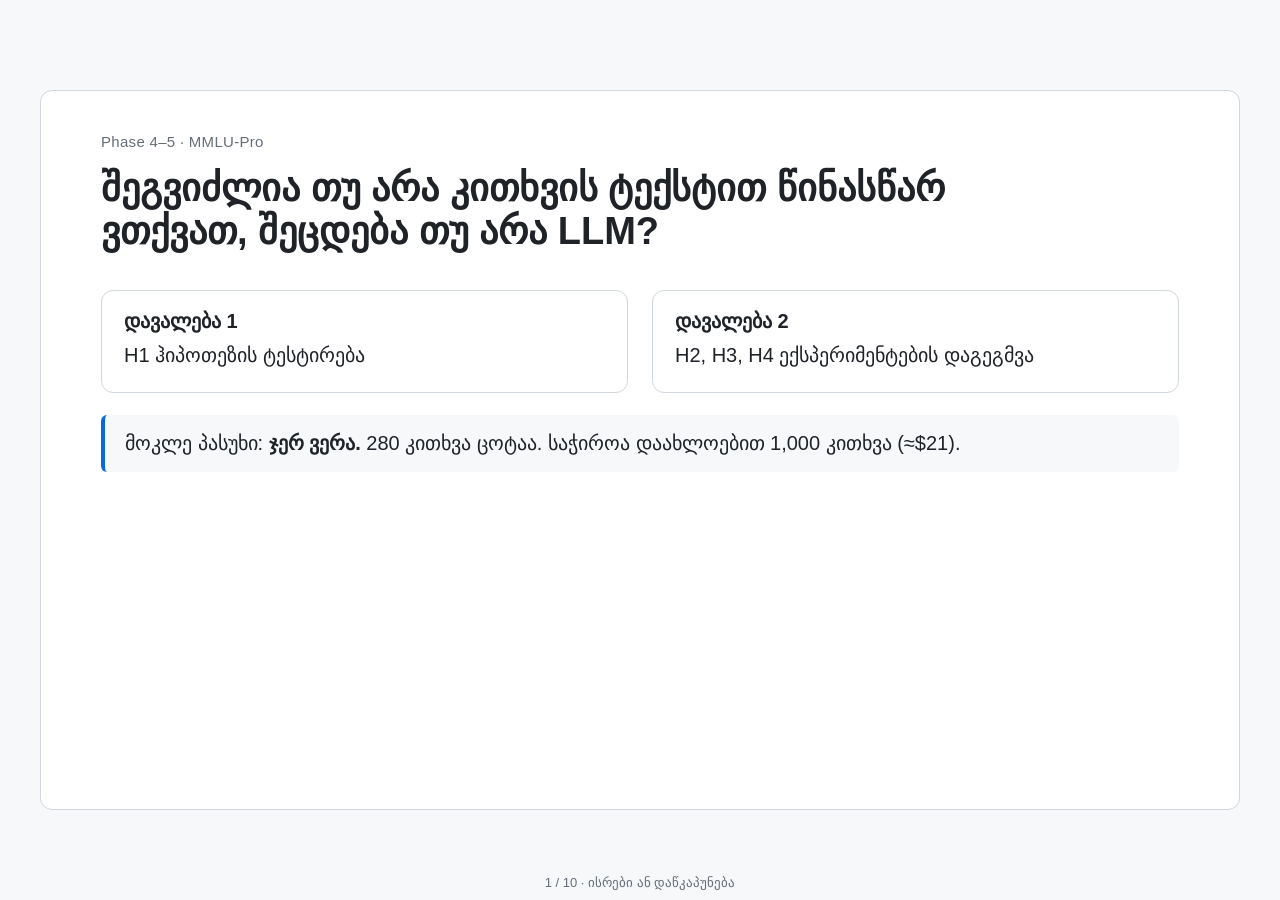
==== commit f773bcc0: "Shorten Georgian deck to 10 slides with problem/solution layout Co-authored-by: Cursor <cursoragent@" ====
--- a/experiments/out/phase4_5_deck_ka.html
+++ b/experiments/out/phase4_5_deck_ka.html
@@ -1,7 +1,7 @@
-<!doctype html><html lang="ka"><head><meta charset="utf-8"><meta name="viewport" content="width=device-width,initial-scale=1"><title>ფაზები 4–5 · H1 და H2–H4</title><style>
+<!doctype html><html lang="ka"><head><meta charset="utf-8"><meta name="viewport" content="width=device-width,initial-scale=1"><title>Phase 4–5 · H1 და H2–H4</title><style>
 *{box-sizing:border-box}
 html,body{margin:0;height:100%;background:#f6f8fa;color:#1f2328;
-  font-family:"Segoe UI","Noto Sans Georgian","BPG Nino Mtavruli",Sylfaen,Arial,sans-serif}
+  font-family:"Segoe UI","Noto Sans Georgian",Sylfaen,Arial,sans-serif}
 .slide{display:none;position:absolute;inset:0;margin:auto;width:min(1200px,96vw);height:min(720px,94vh);
   background:#fff;border:1px solid #d0d7de;border-radius:12px;padding:44px 60px;overflow:auto}
 .slide.on{display:flex;flex-direction:column}
@@ -39,15 +39,38 @@
 @media print{html,body{background:#fff}.slide{display:flex!important;position:relative;
   page-break-after:always;border:none;height:auto;min-height:100vh}#bar{display:none}}
 
-.kicker{text-transform:none;letter-spacing:.02em}
-.three{display:grid;grid-template-columns:1fr 1fr 1fr;gap:20px;margin-top:10px}
-.card.bad{border-color:#cf222e55;background:#fff8f8} .card.good{border-color:#1a7f3755;background:#f6fff8}
-.card ul,.card ol{margin:6px 0 0;padding-left:20px} .card p{margin:6px 0}
-.slide.title .two{margin-top:24px}
-table{font-size:16px} p,li{font-size:17px}
-.slide{padding:34px 56px} h2{font-size:28px;margin:0 0 16px} td{padding:10px 12px}
-.note{margin-top:10px;padding-top:10px}
-</style></head><body><section class="slide title"><p class="kicker">MMLU-Pro · შეცდომის პროგნოზი · plan.docx-ის ფაზები 4–5</p><h1>შეიძლება თუ არა კითხვის ტექსტით წინასწარ ვთქვათ, როდის შეცდება LLM?</h1><p class="lede">ორი დავალება გვქონდა: <b>H1 ჰიპოთეზის ტესტირება</b> და <b>H2, H3, H4 ექსპერიმენტების დაგეგმვა</b>. თითოეულს ოთხ ნაბიჯად ვყვებით.</p><div class="two"><div class="card "><h3>დავალება 1 · H1</h3><ol><li>რას გვთხოვდნენ</li><li>რა ინფორმაცია გვქონდა</li><li>რა გავაკეთეთ</li><li>რა შედეგი მივიღეთ</li></ol></div><div class="card "><h3>დავალება 2 · H2, H3, H4</h3><ol><li>რას გვთხოვდნენ</li><li>რა ინფორმაცია გვქონდა</li><li>რა გავაკეთეთ</li><li>რა შედეგი მივიღეთ</li></ol></div></div><p class="small">ბოლოს: რამდენი მონაცემია საჭირო, რა ღირს და რა არის შემდეგი ნაბიჯი.</p></section><section class="slide"><p class="kicker">მოკლედ, სანამ დეტალებზე გადავალთ</p><h2>მთავარი პასუხი: ჯერჯერობით ვერა</h2><div class="body"><div class="row"><div class="big bad"><div class="num">არა</div><div class="cap">H1: ზუსტი სიხშირე „კი/არა“ ლეიბლს ვერ ჯობნის</div></div><div class="big accent"><div class="num">ცოტა</div><div class="cap">H2: მოდელის მონაცემები ოდნავ შველის</div></div><div class="big bad"><div class="num">ვერ</div><div class="cap">H3: სრულად ვერ შემოწმდა, შესადარებელი არაფერია</div></div><div class="big bad"><div class="num">არა</div><div class="cap">H4: ვერც ერთი მოდელი ვერ ჯობნის მარტივ ცხრილს</div></div></div><ul><li>280 კითხვაზე საუკეთესო ფიჩერი ხმაურისგან არ გამოირჩევა. დაახლოებით 1,000 კითხვა საკმარისი იქნება, დაახლოებით $21 ღირს.</li><li>ერთი სასარგებლო შედეგი: სარისკო კითხვების გამოტოვებით შეცდომა მცირდება, ოღონდ ცოტათი.</li></ul></div></section><section class="slide title"><p class="kicker">დავალება 1</p><h1>H1 ჰიპოთეზის ტესტირება</h1><p class="lede">„ბინარულ ლეიბლზე ნასწავლი კლასიფიკატორი“ vs „რბილ რისკზე ნასწავლი რეგრესორი“ (plan.docx, ჰიპოთეზების ცხრილი და ფაზები 4–5)</p></section><section class="slide"><p class="kicker">დავალება 1 · ნაბიჯი 1: რას გვთხოვდნენ</p><h2>რომელი სამიზნე ჯობია: „კი/არა“ თუ ზუსტი სიხშირე?</h2><div class="body"><div class="two"><div class="card "><h3>ბინარული ლეიბლი (კლასიფიკატორი)</h3><p>1, თუ მოდელი კითხვაზე <b>ნახევარზე მეტჯერ</b> ცდება, თორემ 0.</p><p class="em">მაგალითი: 10-დან 3 არასწორი → 0</p></div><div class="card "><h3>რბილი რისკი (რეგრესორი)</h3><p>შეცდომის <b>ზუსტი სიხშირე</b>: არასწორი პასუხები ÷ 10.</p><p class="em">მაგალითი: 10-დან 3 არასწორი → 0.3</p></div></div><h3 style="margin-top:22px">plan-ის მოთხოვნები</h3><ul><li><b>ფაზა 4:</b> ჯერ მარტივი მოდელები: ლოგისტიკური / elastic-net და XGBoost (random forest არასავალდებულოა).</li><li><b>ფაზა 4:</b> რბილი სამიზნე იმავე 10 პასუხზე არ შეფასდეს; სატესტოზე სასურველია 20–30 ახალი პასუხი.</li><li><b>ფაზა 5:</b> ერთი კითხვის პასუხები ერთდროულად სატრენინგოშიც და სატესტოშიც არასდროს.</li><li><b>ფაზა 6:</b> მთავარი მეტრიკა Brier; ასევე calibration, ECE, log loss, coverage–risk.</li></ul></div><p class="note">H1 ამბობს: ზუსტი სიხშირე მეტ ინფორმაციას ატარებს (0.3 და 0.0 სხვადასხვაა, ბინარულში ორივე 0), ამიტომ მასზე ნასწავლი მოდელი უკეთეს პროგნოზს უნდა იძლეოდეს.</p></section><section class="slide"><p class="kicker">დავალება 1 · ნაბიჯი 2: რა ინფორმაცია გვქონდა · მონაცემები</p><h2>280 კითხვა × 3 Gemini მოდელი × 10 პასუხი</h2><div class="body"><div class="row"><div class="big "><div class="num">280</div><div class="cap">MMLU-Pro კითხვა, 14 საგანი</div></div><div class="big "><div class="num">840</div><div class="cap">სტრიქონი (კითხვა × მოდელი)</div></div><div class="big "><div class="num">8,400</div><div class="cap">შეფასებული პასუხი</div></div><div class="big "><div class="num">20.5%</div><div class="cap">პასუხებიდან არასწორი</div></div></div><div class="two"><div><h3>მოდელები</h3><ul><li><code>gemini-2.5-flash-lite</code></li><li><code>gemini-3.1-flash-lite</code></li><li><code>gemini-flash-latest</code></li></ul><h3>ფიჩერები: 144</h3><ul><li>140 კითხვის (პრომპტის) ფიჩერი: სიგრძე, სიტყვები, რიცხვები, უარყოფა და ა.შ.</li><li>4 მოდელის სვეტი: სახელი, ოჯახი, knowledge cutoff, recency gap.</li></ul></div><div><h3>როგორ ნაწილდება სამიზნე</h3><table><thead><tr><th style="text-align:left">სტრიქონის ტიპი</th><th style="text-align:right">წილი</th></tr></thead><tbody><tr><td style="text-align:left">ყოველთვის სწორი (0/10 შეცდომა)</td><td style="text-align:right">66.2%</td></tr><tr><td style="text-align:left">შუალედური (1–9 შეცდომა)</td><td style="text-align:right">22.1%</td></tr><tr><td style="text-align:left">ყოველთვის არასწორი (10/10)</td><td style="text-align:right">11.7%</td></tr><tr><td style="text-align:left">ბინარული = 1 (ნახევარზე მეტი შეცდომა)</td><td style="text-align:right">18.6%</td></tr></tbody></table></div></div></div><p class="note">მონაცემები გუნდის ცხრილიდან (gaia-ml-share) დავაკოპირეთ data/gaia_training_dataset.csv-ში. სტრიქონების უმეტესობა ყოველთვის სწორია ან ყოველთვის არასწორი, ამიტომ ზუსტი სიხშირე ბინარულისგან მხოლოდ 22% სტრიქონზე განსხვავდება.</p></section><section class="slide"><p class="kicker">დავალება 1 · ნაბიჯი 2: რა ინფორმაცია გვქონდა · გუნდის ნოუთბუქები</p><h2>გუნდს უკვე ჰქონდა ორი XGBoost ნოუთბუქი, მაგრამ შედეგი სანდო არ იყო</h2><div class="body"><table><thead><tr><th style="text-align:left">ნოუთბუქი</th><th style="text-align:left">როგორ გაყვეს</th><th style="text-align:left">რა შედეგი აჩვენა</th></tr></thead><tbody><tr><td style="text-align:left">ბინარული (სიხშირე &gt; 0.5)</td><td style="text-align:left">კითხვების მიხედვით</td><td style="text-align:left">AUC 0.44: შემთხვევითზე უარესი</td></tr><tr><td style="text-align:left">რეგრესია (ზუსტი სიხშირე)</td><td style="text-align:left">სტრიქონების მიხედვით</td><td style="text-align:left">RMSE 0.29 (საშუალო 0.36), R² 0.32</td></tr></tbody></table><div class="two" style="margin-top:22px"><div class="card bad"><h3>პრობლემა 1: გაჟონვა</h3><p>რეგრესიამ სტრიქონები შემთხვევით გაყო. ერთ კითხვას სამი მოდელი პასუხობს, ამიტომ <b>სატესტო 145-ვე კითხვა სატრენინგოშიც იყო</b>, უბრალოდ სხვა მოდელის სახელით.</p></div><div class="card bad"><h3>პრობლემა 2: question_id ფიჩერად</h3><p>ორივე ნოუთბუქში <code>question_id</code> ფიჩერებში დარჩა. მოდელს შეეძლო კონკრეტული კითხვა „დაემახსოვრებინა“.</p></div></div></div><p class="note">დასკვნა: R² 0.32 გადაჭარბებული იყო, მოდელი ტესტის კითხვებს უკვე იცნობდა. ამიტომ H1 თავიდან, სწორი გაყოფით გავუშვით.</p></section><section class="slide"><p class="kicker">დავალება 1 · ნაბიჯი 3: რა გავაკეთეთ · ტესტის აგება</p><h2>ექვსი ნაბიჯი, რომ შედარება სამართლიანი ყოფილიყო</h2><div class="body"><ol class="steps"><li><b>სწორი გაყოფა.</b> 5-fold კროს-ვალიდაცია, დაჯგუფებული კითხვის მიხედვით: კითხვა მთლიანად ან სატრენინგოშია, ან სატესტოში. fold-ები სირთულით დაბალანსებულია.</li><li><b>გაჟონვის წყაროები ამოვიღეთ.</b> <code>question_id</code> და MMLU საგანი ფიჩერი არ არის; საგანი მხოლოდ baseline-ში გამოიყენება.</li><li><b>ორი მოდელის ოჯახი, თითო ორ ვერსიად = 4 მოდელი.</b> XGBoost (ბინარული / რბილი) და elastic-net ლოგისტიკური (ბინარული / რბილი, 10 პასუხი, თითო ცალკე „ცდად“).</li><li><b>ერთნაირი პირობები.</b> ოთხივე მოდელს ერთი და იგივე 144 ფიჩერი და ერთი და იგივე fold-ები. XGBoost პატარაა (80 ხე, სიღრმე 3), რადგან 280 კითხვა ცოტაა.</li><li><b>საზომი ჯოხი (baseline).</b> „ყოველთვის საშუალოს გამოცნობა“ სატრენინგო ნაწილიდან.</li><li><b>სანდოობა.</b> 1,000-ჯერ ხელახლა ავიღეთ კითხვები (bootstrap) და ავაგეთ 95%-იანი ინტერვალი. სხვაობა მხოლოდ მაშინ ითვლება, თუ ინტერვალი ნულს არ მოიცავს.</li></ol></div><p class="note">ყველა მოდელი პროგნოზს ერთ ფორმატში იძლევა: „ალბათობა, რომ ეს პასუხი არასწორი იქნება“. ასე ბინარული და რბილი მოდელები ერთსა და იმავე სკალაზე დგანან. კოდი: experiments/run_h1.py.</p></section><section class="slide"><p class="kicker">დავალება 1 · ნაბიჯი 3: რა გავაკეთეთ · მეტრიკები (ფაზა 6)</p><h2>მეტრიკები შედეგების ნახვამდე დავაფიქსირეთ</h2><div class="body"><div class="two"><div class="card "><h3>თუ პროდუქტი სარისკო X%-ს გამოტოვებს</h3><p>მხოლოდ <b>რიგი</b> აქვს მნიშვნელობა: რომელი კითხვაა უფრო სარისკო.</p><p class="em">გადამწყვეტი: coverage–risk მრუდი, შეცდომა 90 / 80 / 70% დაფარვაზე, AURC.</p></div><div class="card "><h3>თუ ზღვარს იყენებს ან რისკს აჩვენებს</h3><p>„გამოტოვე, თუ რისკი > 30%“ მხოლოდ მაშინ მუშაობს, თუ 30% მართლა 30%-ს ნიშნავს.</p><p class="em">გადამწყვეტი: Brier, Brier Skill Score, reliability diagram, ECE.</p></div></div><table><thead><tr><th style="text-align:left">მეტრიკა</th><th style="text-align:left">რას ზომავს მარტივად</th><th style="text-align:left">უკეთესია</th></tr></thead><tbody><tr><td style="text-align:left">Brier</td><td style="text-align:left">პროგნოზისა და რეალობის საშუალო კვადრატული სხვაობა</td><td style="text-align:left">დაბალი</td></tr><tr><td style="text-align:left">BSS (Brier Skill Score)</td><td style="text-align:left">რამდენად ჯობია საშუალოს გამოცნობას; 0 = არაფრით</td><td style="text-align:left">მაღალი, &gt; 0</td></tr><tr><td style="text-align:left">ECE</td><td style="text-align:left">რამდენად ემთხვევა „30%“ რეალურ 30%-ს</td><td style="text-align:left">დაბალი</td></tr><tr><td style="text-align:left">coverage–risk / AURC</td><td style="text-align:left">შეცდომა, როცა სარისკოებს ვტოვებთ; მრუდის ქვეშა ფართობი</td><td style="text-align:left">დაბალი</td></tr><tr><td style="text-align:left">log loss</td><td style="text-align:left">სჯის თავდაჯერებულ შეცდომას</td><td style="text-align:left">დაბალი</td></tr><tr><td style="text-align:left">AUROC</td><td style="text-align:left">რამდენად კარგად ალაგებს; 0.5 = შემთხვევითი</td><td style="text-align:left">მაღალი</td></tr></tbody></table></div><p class="note">metrics.docx-ის მიხედვით. დამატებით: AUPRC საბაზო სიხშირესთან ერთად, შედეგები მოდელისა და საგნის მიხედვით, RMSE მხოლოდ ხმაურის ზღვართან (0.06) ერთად.</p></section><section class="slide"><p class="kicker">დავალება 1 · ნაბიჯი 4: რა შედეგი მივიღეთ · მთავარი ცხრილი</p><h2>H1 არ დადასტურდა: ზუსტი სიხშირე „კი/არა“-ს ვერ ჯობნის</h2><div class="body"><table><thead><tr><th style="text-align:left">პროგნოზი</th><th style="text-align:right">Brier</th><th style="text-align:right">BSS</th><th style="text-align:right">ECE</th><th style="text-align:right">შეცდომა, 20% გამოტოვებით</th><th style="text-align:right">AURC</th><th style="text-align:right">AUROC</th></tr></thead><tbody><tr><td style="text-align:left">ყოველთვის საშუალო</td><td style="text-align:right">0.163</td><td style="text-align:right">0</td><td style="text-align:right">0.044</td><td style="text-align:right">20.5% (ყველას პასუხობს)</td><td style="text-align:right">0.220</td><td style="text-align:right">0.46</td></tr><tr><td style="text-align:left">XGBoost · ბინარული</td><td style="text-align:right">0.165</td><td style="text-align:right">-0.012</td><td style="text-align:right">0.063</td><td style="text-align:right">18.6%</td><td style="text-align:right">0.170</td><td style="text-align:right">0.58</td></tr><tr><td style="text-align:left">XGBoost · რბილი</td><td style="text-align:right">0.169</td><td style="text-align:right">-0.038</td><td style="text-align:right">0.068</td><td style="text-align:right">19.7%</td><td style="text-align:right">0.177</td><td style="text-align:right">0.55</td></tr><tr><td style="text-align:left">ლოგისტიკური · ბინარული</td><td style="text-align:right">0.163</td><td style="text-align:right">+0.000</td><td style="text-align:right">0.053</td><td style="text-align:right">18.7%</td><td style="text-align:right">0.151</td><td style="text-align:right">0.61</td></tr><tr class="hl"><td style="text-align:left">ლოგისტიკური · რბილი</td><td style="text-align:right">0.162</td><td style="text-align:right">+0.006</td><td style="text-align:right">0.059</td><td style="text-align:right">19.5%</td><td style="text-align:right">0.145</td><td style="text-align:right">0.62</td></tr></tbody></table><div class="row"><div class="big "><div class="num">+0.004</div><div class="cap">XGBoost: რბილი − ბინარული, Brier · 95% CI [-0.001, +0.010]</div></div><div class="big "><div class="num">-0.001</div><div class="cap">ლოგისტიკური: რბილი − ბინარული · 95% CI [-0.004, +0.002]</div></div><div class="big "><div class="num">+0.006</div><div class="cap">საუკეთესო BSS · CI საშუალოსთან [-0.006, +0.005]</div></div></div></div><p class="note">ორივე ოჯახში სხვაობის ინტერვალი ნულს მოიცავს: ფრეა. საუკეთესო (რბილი ლოგისტიკური) საშუალოს გამოცნობასაც ვერ ჯობნის სანდოდ. Brier, ECE, AURC: დაბალი უკეთესია; AUROC: მაღალი.</p></section><section class="slide"><p class="kicker">დავალება 1 · ნაბიჯი 4: რა შედეგი მივიღეთ · გამოტოვების ეფექტი</p><h2>სარისკო კითხვების გამოტოვება შველის, ოღონდ ცოტათი</h2><div class="body"><svg viewBox="0 0 860 380" class="chart" role="img"><line x1="70" x2="680" y1="320.0" y2="320.0" stroke="#d0d7de" stroke-width="1"/><text x="60" y="325.0" text-anchor="end" class="tick">0</text><line x1="70" x2="680" y1="264.8" y2="264.8" stroke="#d0d7de" stroke-width="1"/><text x="60" y="269.8" text-anchor="end" class="tick">5</text><line x1="70" x2="680" y1="209.6" y2="209.6" stroke="#d0d7de" stroke-width="1"/><text x="60" y="214.6" text-anchor="end" class="tick">10</text><line x1="70" x2="680" y1="154.4" y2="154.4" stroke="#d0d7de" stroke-width="1"/><text x="60" y="159.4" text-anchor="end" class="tick">15</text><line x1="70" x2="680" y1="99.2" y2="99.2" stroke="#d0d7de" stroke-width="1"/><text x="60" y="104.2" text-anchor="end" class="tick">20</text><line x1="70" x2="680" y1="44.0" y2="44.0" stroke="#d0d7de" stroke-width="1"/><text x="60" y="49.0" text-anchor="end" class="tick">25</text><text x="70.0" y="342" text-anchor="middle" class="tick">5</text><text x="100.5" y="342" text-anchor="middle" class="tick">10</text><text x="131.0" y="342" text-anchor="middle" class="tick">14</text><text x="161.5" y="342" text-anchor="middle" class="tick">19</text><text x="192.0" y="342" text-anchor="middle" class="tick">24</text><text x="222.5" y="342" text-anchor="middle" class="tick">29</text><text x="253.0" y="342" text-anchor="middle" class="tick">34</text><text x="283.5" y="342" text-anchor="middle" class="tick">38</text><text x="314.0" y="342" text-anchor="middle" class="tick">43</text><text x="344.5" y="342" text-anchor="middle" class="tick">48</text><text x="375.0" y="342" text-anchor="middle" class="tick">52</text><text x="405.5" y="342" text-anchor="middle" class="tick">57</text><text x="436.0" y="342" text-anchor="middle" class="tick">62</text><text x="466.5" y="342" text-anchor="middle" class="tick">67</text><text x="497.0" y="342" text-anchor="middle" class="tick">72</text><text x="527.5" y="342" text-anchor="middle" class="tick">76</text><text x="558.0" y="342" text-anchor="middle" class="tick">81</text><text x="588.5" y="342" text-anchor="middle" class="tick">86</text><text x="619.0" y="342" text-anchor="middle" class="tick">90</text><text x="649.5" y="342" text-anchor="middle" class="tick">95</text><text x="680.0" y="342" text-anchor="middle" class="tick">100</text><line x1="70" x2="680" y1="93.7" y2="93.7" stroke="#656d76" stroke-width="1.5" stroke-dasharray="6 5"/><text x="690" y="98.7" class="lab" fill="#656d76">ყველას პასუხი 20.5%</text><polyline points="70.0,149.1 100.5,174.6 131.0,140.8 161.5,157.8 192.0,148.4 222.5,154.0 253.0,145.3 283.5,141.4 314.0,139.7 344.5,139.8 375.0,132.2 405.5,134.5 436.0,133.8 466.5,130.1 497.0,121.8 527.5,119.4 558.0,111.9 588.5,106.3 619.0,98.4 649.5,94.6 680.0,93.7" fill="none" stroke="#0969da" stroke-width="3"/><line x1="70" x2="92" y1="14" y2="14" stroke="#0969da" stroke-width="3"/><text x="100" y="19" class="lab">XGBoost ბინარული</text><polyline points="70.0,122.8 100.5,150.3 131.0,187.9 161.5,161.9 192.0,151.6 222.5,130.2 253.0,137.6 283.5,139.3 314.0,125.5 344.5,135.2 375.0,118.0 405.5,116.9 436.0,110.5 466.5,108.3 497.0,100.3 527.5,102.5 558.0,104.1 588.5,100.9 619.0,97.4 649.5,96.3 680.0,93.7" fill="none" stroke="#bc4c00" stroke-width="3"/><line x1="258" x2="280" y1="14" y2="14" stroke="#bc4c00" stroke-width="3"/><text x="288" y="19" class="lab">XGBoost რბილი</text><polyline points="70.0,283.2 100.5,255.4 131.0,243.9 161.5,236.9 192.0,212.9 222.5,190.4 253.0,177.5 283.5,172.6 314.0,171.7 344.5,165.7 375.0,159.5 405.5,148.1 436.0,133.8 466.5,118.1 497.0,113.1 527.5,110.9 558.0,103.7 588.5,103.2 619.0,98.9 649.5,97.1 680.0,93.7" fill="none" stroke="#1a7f37" stroke-width="3" stroke-dasharray="3 4"/><line x1="419" x2="441" y1="14" y2="14" stroke="#1a7f37" stroke-width="3" stroke-dasharray="3 4"/><text x="449" y="19" class="lab">ლოგისტიკური რბილი</text><text x="375.0" y="368" text-anchor="middle" class="axis">კითხვების წილი, რომელსაც ჯერ კიდევ ვპასუხობთ (%)</text><text transform="translate(18 182.0) rotate(-90)" text-anchor="middle" class="axis">შეცდომა ნაპასუხებში (%)</text></svg></div><p class="note">ყველაზე სარისკო 20%-ის გამოტოვება (ბინარული ქულით) შეცდომას 20.5%-დან 18.6%-მდე ამცირებს (კლება 1.8 პუნქტი, 95% CI [-3.4, -0.1]): პატარა, მაგრამ რეალური. მეტის გამოტოვებისას რბილი ლოგისტიკური საუკეთესოა: 15% შეცდომა, როცა კითხვების 55%-ს ჯერ კიდევ პასუხობს (XGBoost: 32%).</p></section><section class="slide"><p class="kicker">დავალება 1 · ნაბიჯი 4: რა შედეგი მივიღეთ · კალიბრაცია</p><h2>მოდელები ფრთხილობენ: „მაღალ რისკს“ თითქმის არასდროს ამბობენ</h2><div class="body"><div class="two"><div class="rel"><h3>XGBoost ბინარული · ECE 0.063</h3><svg viewBox="0 0 330 250" class="chart" role="img"><line x1="56" x2="246" y1="202.0" y2="202.0" stroke="#d0d7de"/><text x="48" y="206.0" text-anchor="end" class="tick">0.0</text><text x="56.0" y="220" text-anchor="middle" class="tick">0.0</text><line x1="56" x2="246" y1="138.7" y2="138.7" stroke="#d0d7de"/><text x="48" y="142.7" text-anchor="end" class="tick">0.2</text><text x="119.3" y="220" text-anchor="middle" class="tick">0.2</text><line x1="56" x2="246" y1="75.3" y2="75.3" stroke="#d0d7de"/><text x="48" y="79.3" text-anchor="end" class="tick">0.4</text><text x="182.7" y="220" text-anchor="middle" class="tick">0.4</text><line x1="56" x2="246" y1="12.0" y2="12.0" stroke="#d0d7de"/><text x="48" y="16.0" text-anchor="end" class="tick">0.6</text><text x="246.0" y="220" text-anchor="middle" class="tick">0.6</text><line x1="56.0" y1="202.0" x2="246.0" y2="12.0" stroke="#656d76" stroke-dasharray="5 5"/><polyline points="76.5,161.3 83.8,143.2 90.2,158.6 95.9,138.7 101.6,150.0 107.4,143.2 115.4,127.7 124.5,121.3 138.9,102.5 170.5,124.3" fill="none" stroke="#0969da" stroke-width="2"/><circle cx="76.5" cy="161.3" r="5" fill="#0969da"/><circle cx="83.8" cy="143.2" r="5" fill="#0969da"/><circle cx="90.2" cy="158.6" r="5" fill="#0969da"/><circle cx="95.9" cy="138.7" r="5" fill="#0969da"/><circle cx="101.6" cy="150.0" r="5" fill="#0969da"/><circle cx="107.4" cy="143.2" r="5" fill="#0969da"/><circle cx="115.4" cy="127.7" r="5" fill="#0969da"/><circle cx="124.5" cy="121.3" r="5" fill="#0969da"/><circle cx="138.9" cy="102.5" r="5" fill="#0969da"/><circle cx="170.5" cy="124.3" r="5" fill="#0969da"/><text x="151.0" y="242" text-anchor="middle" class="axis">პროგნოზირებული რისკი</text><text transform="translate(14 107.0) rotate(-90)" text-anchor="middle" class="axis">რეალური შეცდომა</text></svg><p class="small tight">სტრიქონების რაოდენობა თითო 0.1-იან ინტერვალში</p><svg viewBox="0 0 330 80" class="chart" role="img"><rect x="58.0" y="38.2" width="27.7" height="21.8" fill="#0969da" opacity="0.55"/><text x="71.8" y="76" text-anchor="middle" class="tick">176</text><rect x="89.7" y="10.0" width="27.7" height="50.0" fill="#0969da" opacity="0.55"/><text x="103.5" y="76" text-anchor="middle" class="tick">403</text><rect x="121.3" y="37.9" width="27.7" height="22.1" fill="#0969da" opacity="0.55"/><text x="135.2" y="76" text-anchor="middle" class="tick">178</text><rect x="153.0" y="52.2" width="27.7" height="7.8" fill="#0969da" opacity="0.55"/><text x="166.8" y="76" text-anchor="middle" class="tick">63</text><rect x="184.7" y="58.5" width="27.7" height="1.5" fill="#0969da" opacity="0.55"/><text x="198.5" y="76" text-anchor="middle" class="tick">12</text><rect x="216.3" y="59.0" width="27.7" height="1.0" fill="#0969da" opacity="0.55"/><text x="230.2" y="76" text-anchor="middle" class="tick">8</text><text x="254" y="40" class="tick"></text></svg></div><div class="rel"><h3>ლოგისტიკური რბილი · ECE 0.059</h3><svg viewBox="0 0 330 250" class="chart" role="img"><line x1="56" x2="246" y1="202.0" y2="202.0" stroke="#d0d7de"/><text x="48" y="206.0" text-anchor="end" class="tick">0.0</text><text x="56.0" y="220" text-anchor="middle" class="tick">0.0</text><line x1="56" x2="246" y1="138.7" y2="138.7" stroke="#d0d7de"/><text x="48" y="142.7" text-anchor="end" class="tick">0.2</text><text x="119.3" y="220" text-anchor="middle" class="tick">0.2</text><line x1="56" x2="246" y1="75.3" y2="75.3" stroke="#d0d7de"/><text x="48" y="79.3" text-anchor="end" class="tick">0.4</text><text x="182.7" y="220" text-anchor="middle" class="tick">0.4</text><line x1="56" x2="246" y1="12.0" y2="12.0" stroke="#d0d7de"/><text x="48" y="16.0" text-anchor="end" class="tick">0.6</text><text x="246.0" y="220" text-anchor="middle" class="tick">0.6</text><line x1="56.0" y1="202.0" x2="246.0" y2="12.0" stroke="#656d76" stroke-dasharray="5 5"/><polyline points="87.9,180.1 97.3,174.1 103.1,141.7 108.1,143.6 112.9,147.3 117.9,113.0 123.0,100.2 129.2,122.1 141.0,127.0 190.3,121.7" fill="none" stroke="#1a7f37" stroke-width="2"/><circle cx="87.9" cy="180.1" r="5" fill="#1a7f37"/><circle cx="97.3" cy="174.1" r="5" fill="#1a7f37"/><circle cx="103.1" cy="141.7" r="5" fill="#1a7f37"/><circle cx="108.1" cy="143.6" r="5" fill="#1a7f37"/><circle cx="112.9" cy="147.3" r="5" fill="#1a7f37"/><circle cx="117.9" cy="113.0" r="5" fill="#1a7f37"/><circle cx="123.0" cy="100.2" r="5" fill="#1a7f37"/><circle cx="129.2" cy="122.1" r="5" fill="#1a7f37"/><circle cx="141.0" cy="127.0" r="5" fill="#1a7f37"/><circle cx="190.3" cy="121.7" r="5" fill="#1a7f37"/><text x="151.0" y="242" text-anchor="middle" class="axis">პროგნოზირებული რისკი</text><text transform="translate(14 107.0) rotate(-90)" text-anchor="middle" class="axis">რეალური შეცდომა</text></svg><p class="small tight">სტრიქონების რაოდენობა თითო 0.1-იან ინტერვალში</p><svg viewBox="0 0 330 80" class="chart" role="img"><rect x="58.0" y="56.5" width="27.7" height="3.5" fill="#1a7f37" opacity="0.55"/><text x="71.8" y="76" text-anchor="middle" class="tick">32</text><rect x="89.7" y="10.0" width="27.7" height="50.0" fill="#1a7f37" opacity="0.55"/><text x="103.5" y="76" text-anchor="middle" class="tick">454</text><rect x="121.3" y="29.7" width="27.7" height="30.3" fill="#1a7f37" opacity="0.55"/><text x="135.2" y="76" text-anchor="middle" class="tick">275</text><rect x="153.0" y="54.9" width="27.7" height="5.1" fill="#1a7f37" opacity="0.55"/><text x="166.8" y="76" text-anchor="middle" class="tick">46</text><rect x="184.7" y="57.9" width="27.7" height="2.1" fill="#1a7f37" opacity="0.55"/><text x="198.5" y="76" text-anchor="middle" class="tick">19</text><rect x="216.3" y="59.7" width="27.7" height="0.3" fill="#1a7f37" opacity="0.55"/><text x="230.2" y="76" text-anchor="middle" class="tick">3</text><text x="254" y="40" class="tick">&gt; 0.6: 11</text></svg></div></div></div><p class="note">წყვეტილი ხაზი = იდეალური კალიბრაცია (პროგნოზი 30% → რეალურად 30%). პროგნოზების 98% (XGBoost) და 96% (ლოგისტიკური) 0.4-ზე დაბალია, თუმცა სტრიქონების 11.7% 10-ვე პასუხში ცდება. მოდელები საშუალოსკენ იხრებიან, ამიტომაა მათი Brier საშუალოს Brier-თან ასე ახლოს.</p></section><section class="slide"><p class="kicker">დავალება 1 · ნაბიჯი 4: რა შედეგი მივიღეთ · დასკვნა და გადაწყვეტილებები</p><h2>დავალება 1: რა ვისწავლეთ და რა გადავწყვიტეთ</h2><div class="body"><div class="two"><div class="card "><h3>რა ვისწავლეთ</h3><ul><li>H1 არ დადასტურდა: ორივე ოჯახში რბილი და ბინარული ფრეა.</li><li>ვერც ერთი მოდელი სანდოდ ვერ ჯობნის საშუალოს გამოცნობას.</li><li>გამოტოვებისთვის ბინარული ქულა ცოტას შველის (−1.8 პუნქტი 80%-ზე).</li><li>გუნდის R² 0.32 გაჟონვის შედეგი იყო.</li></ul></div><div class="card "><h3>რა გადავწყვიტეთ</h3><ul><li>ტესტი ყოველთვის უცნობ კითხვებზე; <code>question_id</code> და საგანი არასდროს ფიჩერად.</li><li>ორივე სამიზნე ვინარჩუნებთ, რადგან ერთმა მეორეს ვერ აჯობა.</li><li>20–30 ახალი პასუხი <b>ჯერ არ</b> შევაგროვეთ: არსებული 10 პასუხი ძალიან სანდოა (split-half 0.975), შედეგი ხმაურზე არ არის დამოკიდებული.</li><li>random forest გამოვტოვეთ (plan-ში არასავალდებულოა).</li></ul></div></div></div><p class="note">დეტალები: experiments/out/H1_RESULTS.md · რიცხვები: experiments/out/h1_metrics.json</p></section><section class="slide title"><p class="kicker">დავალება 2</p><h1>H2, H3, H4 ექსპერიმენტების დაგეგმვა</h1><p class="lede">გეგმა გაშვებამდე დავწერეთ (H2_H4_PLAN.md), მერე ექსპერიმენტები გავუშვით კიდეც.</p></section><section class="slide"><p class="kicker">დავალება 2 · ნაბიჯი 1: რას გვთხოვდნენ</p><h2>სამი კითხვა plan-ის ჰიპოთეზების ცხრილიდან</h2><div class="body"><div class="three"><div class="card "><h3>H2</h3><p>მხოლოდ <b>პრომპტის</b> ფიჩერები vs <b>ყველა</b> ფიჩერი.</p><p class="small">საჭიროა თუ არა მოდელის შესახებ ინფორმაცია?</p></div><div class="card "><h3>H3</h3><p>მხოლოდ პრომპტი vs პრომპტი + <b>მოდელის ლიმიტები</b> vs სრული <b>ინტერაქციების</b> მოდელი.</p><p class="small">context window, temperature, top-p, output pressure.</p></div><div class="card "><h3>H4</h3><p>ყველა ნასწავლი მოდელი vs მარტივი <b>baseline-ები</b>: საერთო, მოდელის, საგნის, მოდელი × საგნის საშუალო.</p><p class="small">ჯობნის თუ არა ML უბრალო ცხრილს?</p></div></div><h3 style="margin-top:22px">ფაზა 5: ოთხი გაყოფა, გაჟონვის გარეშე</h3><table><thead><tr><th style="text-align:left">გაყოფა</th><th style="text-align:left">რას ამოწმებს</th></tr></thead><tbody><tr><td style="text-align:left">უცნობი კითხვები (question-out)</td><td style="text-align:left">ახალი კითხვები, იგივე საგნები და მოდელები</td></tr><tr><td style="text-align:left">უცნობი საგანი (category-out)</td><td style="text-align:left">მთელი საგანი სატესტოშია</td></tr><tr><td style="text-align:left">უცნობი მოდელი (model-out)</td><td style="text-align:left">მოდელი, რომელიც სწავლისას არ გვინახავს; ყველაზე ძლიერი ტესტი</td></tr><tr><td style="text-align:left">უცნობი კონფიგურაცია</td><td style="text-align:left">ახალი temperature ან პარამეტრი, თუ საკმარისი კონფიგურაცია არსებობს</td></tr></tbody></table></div><p class="note">plan ასევე ითხოვს: ბოლო სატესტო ნაწილი „დალუქული“ დარჩეს, სანამ ყველა გადაწყვეტილება მიღებული არ არის.</p></section><section class="slide"><p class="kicker">დავალება 2 · ნაბიჯი 2: რა ინფორმაცია გვქონდა</p><h2>რა იცვლება სამ მოდელს შორის და რა არა</h2><div class="body"><div class="two"><div><table><thead><tr><th style="text-align:left">სვეტი</th><th style="text-align:left">მნიშვნელობა</th><th style="text-align:left">იცვლება?</th></tr></thead><tbody><tr><td style="text-align:left">context_window_tokens</td><td style="text-align:left">1,048,576 სამივეზე</td><td style="text-align:left">არა</td></tr><tr><td style="text-align:left">temperature, top_p</td><td style="text-align:left">ცარიელია</td><td style="text-align:left">არა</td></tr><tr><td style="text-align:left">f_output_pressure</td><td style="text-align:left">1 ყველგან</td><td style="text-align:left">არა</td></tr><tr><td style="text-align:left">f_context_pressure</td><td style="text-align:left">სამივეზე ერთნაირი</td><td style="text-align:left">არა</td></tr><tr class="hl"><td style="text-align:left">llm_model, model_family</td><td style="text-align:left">3 მოდელი</td><td style="text-align:left">კი</td></tr><tr class="hl"><td style="text-align:left">knowledge_cutoff_year, f_recency_gap</td><td style="text-align:left">flash-latest-ს არ აქვს</td><td style="text-align:left">კი</td></tr></tbody></table></div><div><div class="card "><h3>რას ნიშნავს ეს</h3><ul><li><b>H3 სრულად ვერ შემოწმდება:</b> „ლიმიტები“ სამივე მოდელზე ერთნაირია, შესადარებელი არაფერია.</li><li><b>კონფიგურაციის გაყოფა</b> ვერ გაეშვება: მხოლოდ ერთი კონფიგურაცია გვაქვს.</li><li><b>H2 და H4 შესაძლებელია:</b> მოდელის სახელი და cutoff იცვლება, 14 საგანი baseline-ისთვის საკმარისია.</li><li>დალუქული ნაწილისთვის 280 კითხვა მეტისმეტად ცოტაა.</li></ul></div></div></div></div><p class="note">იგივე 840 სტრიქონი, რაც H1-ში. H1-ის შედეგი უკვე ვიცოდით: ფრე, ამიტომ H2–H4-ში ოთხივე მოდელს ვინარჩუნებთ.</p></section><section class="slide"><p class="kicker">დავალება 2 · ნაბიჯი 3: რა გავაკეთეთ · გეგმა</p><h2>გეგმა გაშვებამდე დავწერეთ და დავაფიქსირეთ</h2><div class="body"><div class="two"><div><h3>სამი ფიჩერების ნაკრები (arm)</h3><table><thead><tr><th style="text-align:left">ნაკრები</th><th style="text-align:right">ფიჩერი</th></tr></thead><tbody><tr><td style="text-align:left">მხოლოდ პრომპტი</td><td style="text-align:right">140</td></tr><tr><td style="text-align:left">პრომპტი + მოდელის სახელი</td><td style="text-align:right">141</td></tr><tr><td style="text-align:left">ყველა (+ cutoff, recency gap)</td><td style="text-align:right">144</td></tr></tbody></table><p class="small">თითოეულზე ოთხივე H1 მოდელი → 12 ნასწავლი მოდელი.</p><h3>ოთხი baseline (მხოლოდ სატრენინგოდან)</h3><ul><li>საერთო საშუალო</li><li>მოდელის საშუალო</li><li>საგნის საშუალო</li><li>მოდელი × საგნის საშუალო</li></ul></div><div><h3>სამი გაყოფა</h3><table><thead><tr><th style="text-align:left">გაყოფა</th><th style="text-align:right">fold</th></tr></thead><tbody><tr><td style="text-align:left">უცნობი კითხვები</td><td style="text-align:right">5</td></tr><tr><td style="text-align:left">უცნობი საგანი</td><td style="text-align:right">14</td></tr><tr><td style="text-align:left">უცნობი მოდელი + მისი კითხვები</td><td style="text-align:right">15</td></tr></tbody></table><div class="card "><h3>გადაწყვეტილების წესი</h3><p>ფიჩერების ნაკრები მხოლოდ მაშინ „იმარჯვებს“, თუ მისი 95% ინტერვალი <b>ყველაზე ძლიერ baseline-ს</b> სანდოდ ჯობნის.</p></div></div></div></div><p class="note">H3-ის ნაცვლად შემცირებული ვერსია: პრომპტი → + მოდელის სახელი → + cutoff და recency gap. კოდი: experiments/run_h2_h4.py.</p></section><section class="slide"><p class="kicker">დავალება 2 · ნაბიჯი 3: რა გავაკეთეთ · გაჟონვა ვიპოვეთ</p><h2>„უცნობი მოდელის“ ტესტი თავიდან საეჭვოდ კარგი გამოვიდა</h2><div class="body"><div class="row"><div class="big bad"><div class="num">0.130</div><div class="cap">Brier, როცა მხოლოდ მოდელს ვტოვებდით: საეჭვოდ კარგი</div></div><div class="big accent"><div class="num">0.171</div><div class="cap">Brier გასწორების შემდეგ: მოდელიც და მისი კითხვებიც სატესტოშია</div></div></div><div class="two"><div class="card bad"><h3>რატომ მოხდა</h3><p>ერთ კითხვას სამივე მოდელი პასუხობს. როცა ერთ მოდელს ვტოვებდით, დანარჩენი ორის პასუხები <b>იმავე კითხვებზე</b> სატრენინგოში რჩებოდა. მოდელები ეთანხმებიან ერთმანეთს, რომელი კითხვაა რთული, ამიტომ პასუხი ფაქტობრივად „გაჟონა“.</p></div><div class="card good"><h3>როგორ გავასწორეთ</h3><p>„უცნობი მოდელის“ გაყოფა კითხვების fold-ებთან გადავკვეთეთ: 3 მოდელი × 5 fold = 15 fold. ტესტში მოდელიც უცნობია და კითხვებიც.</p></div></div></div><p class="note">0.130-იანი შედეგი არსად არ არის მოყვანილი, როგორც რეალური შედეგი.</p></section><section class="slide"><p class="kicker">დავალება 2 · ნაბიჯი 4: რა შედეგი მივიღეთ · H2 და შემცირებული H3</p><h2>მოდელის მონაცემები ცოტას შველის, baseline-მდე მაინც ვერ აღწევს</h2><div class="body"><svg viewBox="0 0 860 336" class="chart" role="img"><text x="238" y="44.2" text-anchor="end" class="lab">პრომპტი · XGB ბინ.</text><rect x="250" y="34" width="435.3" height="15" fill="#0969da" rx="3"/><text x="693.3" y="44.2" class="val">0.171</text><text x="238" y="65.2" text-anchor="end" class="lab">პრომპტი · XGB რბ.</text><rect x="250" y="55" width="458.2" height="15" fill="#bc4c00" rx="3"/><text x="716.2" y="65.2" class="val">0.172</text><text x="238" y="86.2" text-anchor="end" class="lab">პრომპტი · ლოგ. ბინ.</text><rect x="250" y="76" width="299.3" height="15" fill="#1f2328" rx="3"/><text x="557.3" y="86.2" class="val">0.164</text><text x="238" y="107.2" text-anchor="end" class="lab">პრომპტი · ლოგ. რბ.</text><rect x="250" y="97" width="292.9" height="15" fill="#1a7f37" rx="3"/><text x="550.9" y="107.2" class="val">0.164</text><text x="238" y="128.2" text-anchor="end" class="lab">+ მოდელი · XGB ბინ.</text><rect x="250" y="118" width="363.1" height="15" fill="#0969da" rx="3"/><text x="621.1" y="128.2" class="val">0.167</text><text x="238" y="149.2" text-anchor="end" class="lab">+ მოდელი · XGB რბ.</text><rect x="250" y="139" width="373.7" height="15" fill="#bc4c00" rx="3"/><text x="631.7" y="149.2" class="val">0.168</text><text x="238" y="170.2" text-anchor="end" class="lab">+ მოდელი · ლოგ. ბინ.</text><rect x="250" y="160" width="267.5" height="15" fill="#1f2328" rx="3"/><text x="525.5" y="170.2" class="val">0.163</text><text x="238" y="191.2" text-anchor="end" class="lab">+ მოდელი · ლოგ. რბ.</text><rect x="250" y="181" width="246.4" height="15" fill="#1a7f37" rx="3"/><text x="504.4" y="191.2" class="val">0.162</text><text x="238" y="212.2" text-anchor="end" class="lab">ყველა · XGB ბინ.</text><rect x="250" y="202" width="315.8" height="15" fill="#0969da" rx="3"/><text x="573.8" y="212.2" class="val">0.165</text><text x="238" y="233.2" text-anchor="end" class="lab">ყველა · XGB რბ.</text><rect x="250" y="223" width="402.8" height="15" fill="#bc4c00" rx="3"/><text x="660.8" y="233.2" class="val">0.169</text><text x="238" y="254.2" text-anchor="end" class="lab">ყველა · ლოგ. ბინ.</text><rect x="250" y="244" width="273.9" height="15" fill="#1f2328" rx="3"/><text x="531.9" y="254.2" class="val">0.163</text><text x="238" y="275.2" text-anchor="end" class="lab">ყველა · ლოგ. რბ.</text><rect x="250" y="265" width="254.0" height="15" fill="#1a7f37" rx="3"/><text x="512.0" y="275.2" class="val">0.162</text><text x="250.0" y="302" text-anchor="middle" class="tick">0.150</text><text x="354.0" y="302" text-anchor="middle" class="tick">0.155</text><text x="458.0" y="302" text-anchor="middle" class="tick">0.160</text><text x="562.0" y="302" text-anchor="middle" class="tick">0.165</text><text x="666.0" y="302" text-anchor="middle" class="tick">0.170</text><text x="770.0" y="302" text-anchor="middle" class="tick">0.175</text><line x1="524.5" x2="524.5" y1="24" y2="286" stroke="#656d76" stroke-width="1.5" stroke-dasharray="6 5"/><text x="524.5" y="18" text-anchor="middle" class="tick" fill="#656d76">საშუალო</text><line x1="345.6" x2="345.6" y1="24" y2="286" stroke="#1a7f37" stroke-width="1.5" stroke-dasharray="6 5"/><text x="345.6" y="18" text-anchor="middle" class="tick" fill="#1a7f37">მოდელი × საგანი</text><text x="510.0" y="326" text-anchor="middle" class="axis">Brier უცნობ კითხვებზე (დაბალი უკეთესია; ღერძი 0.150-დან იწყება)</text></svg></div><p class="note">H2 (პრომპტი − ყველა): XGB ბინ. +0.0058 [+0.0028, +0.0087], ლოგ. რბ. +0.0018 [+0.0003, +0.0031]: ნულს არ მოიცავს, რეალური, მაგრამ პატარა. შემცირებული H3: მოდელის სახელი შველის, cutoff მხოლოდ XGBoost-ს.</p></section><section class="slide"><p class="kicker">დავალება 2 · ნაბიჯი 4: რა შედეგი მივიღეთ · H4</p><h2>სამივე გაყოფაზე ML ვერ ჯობნის მარტივ ცხრილს „მოდელი × საგანი“</h2><div class="body"><table><thead><tr><th style="text-align:left">გაყოფა</th><th style="text-align:right">საშუალო</th><th style="text-align:right">მოდელი × საგანი</th><th style="text-align:right">საუკეთესო ML</th><th style="text-align:left">საუკეთესო ML მოდელი</th><th style="text-align:right">ML − ცხრილი, 95% CI</th></tr></thead><tbody><tr><td style="text-align:left">უცნობი კითხვები</td><td style="text-align:right">0.163</td><td style="text-align:right">0.155</td><td style="text-align:right">0.162</td><td style="text-align:left">პრომპტი + მოდელი · ლოგ. რბილი</td><td style="text-align:right">[-0.0013, +0.0172]</td></tr><tr><td style="text-align:left">უცნობი საგანი</td><td style="text-align:right">0.165</td><td style="text-align:right">0.161</td><td style="text-align:right">0.167</td><td style="text-align:left">პრომპტი + მოდელი · XGB ბინარული</td><td style="text-align:right">[-0.0009, +0.0123]</td></tr><tr><td style="text-align:left">უცნობი მოდელი + კითხვები</td><td style="text-align:right">0.169</td><td style="text-align:right">0.162</td><td style="text-align:right">0.171</td><td style="text-align:left">პრომპტი · ლოგ. ბინარული</td><td style="text-align:right">[-0.0005, +0.0194]</td></tr></tbody></table><div class="row"><div class="big bad"><div class="num">0 / 3</div><div class="cap">გაყოფა, სადაც ML ცხრილს ჯობნის</div></div><div class="big bad"><div class="num">+3.7 პუნქტი</div><div class="cap">ML-ის მეტი შეცდომა 80% დაფარვაზე, უცნობ კითხვებზე · CI [+1.6, +6.1]</div></div></div></div><p class="note">Brier, დაბალი უკეთესია. დადებითი სხვაობა = ML უარესია. Brier-ის ინტერვალები ნულს ძლივს ეხება: ცხრილი საშუალოდ უკეთესია, ML-ის მოგება არსად ჩანს; დალაგებაში კი ცხრილი სანდოდ ჯობნის. უცნობ საგანზე ცხრილი მხოლოდ მოდელის საშუალოს იყენებს, უცნობ მოდელზე მხოლოდ საგნისას.</p></section><section class="slide"><p class="kicker">დავალება 2 · ნაბიჯი 4: რა შედეგი მივიღეთ · რატომ არის ცხრილი ასე ძლიერი</p><h2>მოდელებსა და საგნებს შორის სხვაობა ფიჩერების ეფექტზე დიდია</h2><div class="body"><table><thead><tr><th style="text-align:left">მოდელი</th><th style="text-align:right">შეცდომის სიხშირე</th><th style="text-align:right">Brier · საშუალო</th><th style="text-align:right">Brier · XGB ბინ.</th><th style="text-align:right">Brier · ლოგ. რბილი</th></tr></thead><tbody><tr><td style="text-align:left">gemini-2.5-flash-lite</td><td style="text-align:right">28.0%</td><td style="text-align:right">0.207</td><td style="text-align:right">0.210</td><td style="text-align:right">0.205</td></tr><tr><td style="text-align:left">gemini-3.1-flash-lite</td><td style="text-align:right">21.6%</td><td style="text-align:right">0.170</td><td style="text-align:right">0.176</td><td style="text-align:right">0.170</td></tr><tr><td style="text-align:left">gemini-flash-latest</td><td style="text-align:right">11.8%</td><td style="text-align:right">0.112</td><td style="text-align:right">0.110</td><td style="text-align:right">0.112</td></tr></tbody></table><div class="row"><div class="big accent"><div class="num">48% vs 7%</div><div class="cap">შეცდომის სიხშირე: health vs economics</div></div></div></div><p class="note">„მოდელი × საგანი“ ორივე სხვაობას პირდაპირ იჭერს. კითხვის ტექსტის ფიჩერებს ამაზე მეტის თქმა 280 კითხვაზე ჯერ არ შეუძლიათ.</p></section><section class="slide"><p class="kicker">დავალება 2 · ნაბიჯი 4: რა შედეგი მივიღეთ · დასკვნა და გადაწყვეტილებები</p><h2>დავალება 2: რა ვისწავლეთ და რა გადავწყვიტეთ</h2><div class="body"><div class="two"><div class="card "><h3>რა ვისწავლეთ</h3><ul><li><b>H2:</b> მოდელის სვეტები ცოტას, მაგრამ სანდოდ შველის.</li><li><b>H3:</b> მხოლოდ შემცირებული ვერსია; მოდელის სახელი შველის.</li><li><b>H4:</b> ვერც ერთი ნასწავლი მოდელი ვერ ჯობნის „მოდელი × საგანი“ ცხრილს, სამივე გაყოფაზე.</li><li>„უცნობი მოდელის“ ტესტში გაჟონვა ვიპოვეთ და გავასწორეთ.</li></ul></div><div class="card "><h3>რა გადავწყვიტეთ</h3><ul><li>საზომი ჯოხი ამიერიდან „მოდელი × საგანია“, არა საერთო საშუალო.</li><li>„უცნობი მოდელი“ ყოველთვის კითხვების fold-ებთან ერთად.</li><li>სრული H3 და კონფიგურაციის გაყოფა მეორე კონფიგურაციამდე (მაგ. მეორე temperature) გადავდეთ.</li><li>დალუქულ ნაწილს 1,000+ კითხვის ეტაპზე გამოვყოფთ, ფიჩერების არჩევამდე.</li></ul></div></div></div><p class="note">გეგმა: experiments/out/H2_H4_PLAN.md · რიცხვები: experiments/out/h2_h4_metrics.json</p></section><section class="slide"><p class="kicker">დამატებით · რამდენი მონაცემია საჭირო (API ხარჯის გარეშე)</p><h2>280 კითხვაზე საუკეთესო ფიჩერი ხმაურისგან არ გამოირჩევა</h2><div class="body"><div class="split"><div><svg viewBox="0 0 640 360" class="chart" role="img"><line x1="70" x2="460" y1="300.0" y2="300.0" stroke="#d0d7de" stroke-width="1"/><text x="60" y="305.0" text-anchor="end" class="tick">0.00</text><line x1="70" x2="460" y1="248.8" y2="248.8" stroke="#d0d7de" stroke-width="1"/><text x="60" y="253.8" text-anchor="end" class="tick">0.05</text><line x1="70" x2="460" y1="197.6" y2="197.6" stroke="#d0d7de" stroke-width="1"/><text x="60" y="202.6" text-anchor="end" class="tick">0.10</text><line x1="70" x2="460" y1="146.4" y2="146.4" stroke="#d0d7de" stroke-width="1"/><text x="60" y="151.4" text-anchor="end" class="tick">0.15</text><line x1="70" x2="460" y1="95.2" y2="95.2" stroke="#d0d7de" stroke-width="1"/><text x="60" y="100.2" text-anchor="end" class="tick">0.20</text><line x1="70" x2="460" y1="44.0" y2="44.0" stroke="#d0d7de" stroke-width="1"/><text x="60" y="49.0" text-anchor="end" class="tick">0.25</text><text x="70.0" y="322" text-anchor="middle" class="tick">280</text><text x="101.5" y="322" text-anchor="middle" class="tick">500</text><text x="173.2" y="322" text-anchor="middle" class="tick">1000</text><text x="244.9" y="322" text-anchor="middle" class="tick">1500</text><text x="316.6" y="322" text-anchor="middle" class="tick">2000</text><text x="460.0" y="322" text-anchor="middle" class="tick">3000</text><line x1="70" x2="460" y1="131.1" y2="131.1" stroke="#0969da" stroke-width="1.5" stroke-dasharray="6 5"/><text x="470" y="136.1" class="lab" fill="#0969da">ჩვენი საუკეთესო 0.165</text><line x1="70" x2="460" y1="98.4" y2="98.4" stroke="#cf222e" stroke-width="1.5" stroke-dasharray="6 5"/><text x="470" y="103.4" class="lab" fill="#cf222e">შემთხვევითი 95% 0.197</text><polyline points="70.0,84.1 101.5,137.9 173.2,185.2 244.9,206.2 316.6,218.7 460.0,233.6" fill="none" stroke="#1f2328" stroke-width="3"/><line x1="70" x2="92" y1="14" y2="14" stroke="#1f2328" stroke-width="3"/><text x="100" y="19" class="lab">საჭირო ზღვარი</text><text x="265.0" y="348" text-anchor="middle" class="axis">კითხვების რაოდენობა</text><text transform="translate(18 172.0) rotate(-90)" text-anchor="middle" class="axis">კავშირის სიძლიერე (|Spearman ρ|)</text></svg></div><div class="stack"><div class="big bad"><div class="num">34%</div><div class="cap">შემთხვევით არეულ ლეიბლებზეც ამდენჯერ ჩნდება ასეთივე „ძლიერი“ ფიჩერი</div></div><div class="big bad"><div class="num">41%</div><div class="cap">top-10 ფიჩერიდან რამდენი რჩება ხელახალ შერჩევაზე</div></div><div class="big accent"><div class="num">700</div><div class="cap">კითხვა, რომ ეს სიგნალი 80%-ით ვიპოვოთ</div></div></div></div></div><p class="note">შევამოწმეთ 131 რიცხვითი ფიჩერი. საუკეთესოა <code>f_max_word_len</code> (ρ +0.165), მაგრამ 280 კითხვაზე მრავალჯერადი ტესტირების ზღვარი 0.211-ია.</p></section><section class="slide"><p class="kicker">დამატებით · რა ღირს მეტი მონაცემი</p><h2>გამოსავალი იაფია: 1,000 კითხვა დაახლოებით $21</h2><div class="body"><table><thead><tr><th style="text-align:left">კითხვები</th><th style="text-align:right">საჭირო |ρ|</th><th style="text-align:right">ρ = 0.165-ის პოვნის შანსი</th><th style="text-align:right">API გამოძახება</th><th style="text-align:right">ახალი კითხვების ფასი</th></tr></thead><tbody><tr><td style="text-align:left">280</td><td style="text-align:right">0.211</td><td style="text-align:right">22%</td><td style="text-align:right">10,920</td><td style="text-align:right">$0</td></tr><tr><td style="text-align:left">500</td><td style="text-align:right">0.158</td><td style="text-align:right">56%</td><td style="text-align:right">19,500</td><td style="text-align:right">$7</td></tr><tr class="hl"><td style="text-align:left">1,000</td><td style="text-align:right">0.112</td><td style="text-align:right">96%</td><td style="text-align:right">39,000</td><td style="text-align:right">$21</td></tr><tr><td style="text-align:left">1,500</td><td style="text-align:right">0.092</td><td style="text-align:right">100%</td><td style="text-align:right">58,500</td><td style="text-align:right">$36</td></tr><tr><td style="text-align:left">2,000</td><td style="text-align:right">0.079</td><td style="text-align:right">100%</td><td style="text-align:right">78,000</td><td style="text-align:right">$51</td></tr><tr><td style="text-align:left">3,000</td><td style="text-align:right">0.065</td><td style="text-align:right">100%</td><td style="text-align:right">117,000</td><td style="text-align:right">$81</td></tr></tbody></table></div><p class="note">3 მოდელი × 10 პასუხი თითო კითხვაზე; დალუქულ 20%-ს 25 პასუხი. ფასები Google-ის (2026 სექტემბერი): 2.5 Flash-Lite $0.10/$0.40, 3.1 Flash-Lite $0.25/$1.50, Flash latest $0.75/$3.75 1M ტოკენზე.</p></section><section class="slide"><p class="kicker">შემდეგი ნაბიჯები</p><h2>მონაცემები გავზარდოთ და იგივე სკრიპტები ხელახლა გავუშვათ</h2><div class="body"><ol class="steps"><li><b>1,000 კითხვის შეგროვება</b> (≈71 თითო საგანში) × იგივე 3 მოდელი × 10 პასუხი: ≈39,000 გამოძახება, ≈$21.</li><li><b>20%-ის დალუქვა თავიდანვე</b>, 25 პასუხით. მხოლოდ ბოლოს, ერთხელ ვეხებით.</li><li><b>იგივე სკრიპტების გაშვება ცვლილების გარეშე:</b> <code>run_h1.py</code>, <code>run_h2_h4.py</code>, <code>run_power.py</code>. იგივე მეტრიკები, იგივე გაყოფები, იგივე წესი.</li><li><b>H3-ისთვის მეორე temperature</b> მონაცემების ნაწილზე. მის გარეშე მოდელის ლიმიტები ვერ შემოწმდება.</li></ol></div><p class="note">ფიჩერების ნაკრები მხოლოდ მაშინ მიიღება, თუ მისი 95% ინტერვალი დალუქულ ნაწილზე „მოდელი × საგანს“ ჯობნის.</p></section><div id="bar"></div><script>
+.kicker{text-transform:none;letter-spacing:.02em;font-size:15px}
+.slide{padding:40px 60px}
+h1{font-size:38px} h2{font-size:32px;margin:0 0 24px}
+h3{font-size:20px;margin:0 0 8px}
+p,li{font-size:20px;line-height:1.45}
+.box{border:1px solid #d0d7de;border-radius:12px;padding:18px 22px;background:#fff}
+.box p{margin:4px 0} .box ul{margin:4px 0 0;padding-left:22px} .box li{margin:4px 0}
+.box.bad{border-color:#cf222e66;background:#fff6f6} .box.bad h3{color:#cf222e}
+.box.good{border-color:#1a7f3766;background:#f3fbf5} .box.good h3{color:#1a7f37}
+.two{display:grid;grid-template-columns:1fr 1fr;gap:24px;margin-top:18px}
+.three{display:grid;grid-template-columns:1fr 1fr 1fr;gap:20px;text-align:center}
+.grid2{display:grid;grid-template-columns:1fr 1fr;gap:14px}
+.grid2 .box{padding:26px 16px;text-align:center} .grid2 h3{margin:0;font-size:21px}
+.split{display:grid;grid-template-columns:1.25fr 1fr;gap:28px;align-items:center}
+.stack{display:flex;flex-direction:column;gap:12px} .stack p{font-size:18px}
+.ps{display:grid;grid-template-columns:1fr 50px 1fr;gap:10px;align-items:stretch;margin-bottom:16px}
+.arrow{display:flex;align-items:center;justify-content:center;font-size:40px;color:#656d76}
+.nums{display:grid;grid-template-columns:repeat(4,1fr);gap:18px;margin-bottom:8px}
+.num{border:1px solid #d0d7de;border-radius:12px;padding:18px;text-align:center}
+.num b{display:block;font-size:48px;line-height:1.1} .num span{color:#656d76;font-size:17px}
+.num.bad b{color:#cf222e}
+.bignum{font-size:44px;font-weight:700;margin:6px 0;color:#0969da}
+.muted{color:#656d76;font-size:17px}
+.center{text-align:center;margin:0}
+.dots{display:flex;gap:10px;justify-content:center;margin:12px 0 4px}
+.dot{width:46px;height:46px;border-radius:50%;display:flex;align-items:center;justify-content:center;
+  font-size:22px;font-weight:700;color:#fff}
+.dot.x{background:#cf222e} .dot.ok{background:#1a7f37}
+.answer{margin-top:22px;padding:14px 20px;background:#f6f8fa;border-left:4px solid #0969da;border-radius:6px}
+.slide.title h1{max-width:1000px}
+.chart .lab{font-size:16px} .chart .val{font-size:16px} .chart .axis{font-size:15px}
+</style></head><body><section class="slide title"><p class="kicker">Phase 4–5 · MMLU-Pro</p><h1>შეგვიძლია თუ არა კითხვის ტექსტით წინასწარ ვთქვათ, შეცდება თუ არა LLM?</h1><div class="two"><div class="box "><h3>დავალება 1</h3><p>H1 ჰიპოთეზის ტესტირება</p></div><div class="box "><h3>დავალება 2</h3><p>H2, H3, H4 ექსპერიმენტების დაგეგმვა</p></div></div><p class="answer">მოკლე პასუხი: <b>ჯერ ვერა.</b> 280 კითხვა ცოტაა. საჭიროა დაახლოებით 1,000 კითხვა (≈$21).</p></section><section class="slide"><p class="kicker">დავალება 1 · რას გვთხოვდნენ</p><h2>H1: რომელი target ჯობია — binary თუ soft?</h2><div class="body"><p class="center">ერთი კითხვა, ერთი მოდელი, 10 პასუხი:</p><div class="dots"><span class="dot x">✗</span><span class="dot x">✗</span><span class="dot x">✗</span><span class="dot ok">✓</span><span class="dot ok">✓</span><span class="dot ok">✓</span><span class="dot ok">✓</span><span class="dot ok">✓</span><span class="dot ok">✓</span><span class="dot ok">✓</span></div><div class="two"><div class="box "><h3>Binary target</h3><p>შეცდა ნახევარზე მეტჯერ?</p><p class="bignum">0</p><p class="muted">მხოლოდ „კი“ ან „არა“</p></div><div class="box "><h3>Soft target</h3><p>რამდენჯერ შეცდა?</p><p class="bignum">0.3</p><p class="muted">ზუსტი სიხშირე: 3 / 10</p></div></div><p class="answer">H1 ამბობს: soft target-ზე ნასწავლი მოდელი უფრო ზუსტ პროგნოზს მოგვცემს.</p></div></section><section class="slide"><p class="kicker">დავალება 1 · რა ინფორმაცია გვქონდა</p><h2>მონაცემები: 840 სტრიქონი</h2><div class="body"><div class="nums"><div class="num "><b>280</b><span>კითხვა<br>MMLU-Pro, 14 საგანი</span></div><div class="num "><b>3</b><span>Gemini მოდელი</span></div><div class="num "><b>10</b><span>პასუხი თითო<br>კითხვაზე</span></div><div class="num bad"><b>20.5%</b><span>პასუხი არასწორი</span></div></div><div class="two"><div class="box "><h3>Features: 144</h3><ul><li>140 — კითხვის ტექსტიდან (სიგრძე, სიტყვები, რიცხვები…)</li><li>4 — მოდელზე (სახელი, ოჯახი, knowledge cutoff)</li></ul></div><div class="box "><h3>გუნდის ნამუშევარი</h3><ul><li>2 XGBoost notebook: binary და regression</li><li>regression-ის შედეგი: R² 0.32 — კარგად გამოიყურებოდა</li></ul></div></div></div></section><section class="slide"><p class="kicker">დავალება 1 · რა გავაკეთეთ</p><h2>ჯერ გუნდის შედეგი შევამოწმეთ</h2><div class="body"><div class="ps"><div class="box bad"><h3>პრობლემა</h3><ul><li>მონაცემები <b>rows-ით</b> გაიყო, არა კითხვებით</li><li>test-ის 145-ვე კითხვა <b>train-შიც</b> იყო (სხვა მოდელის სახელით)</li><li><code>question_id</code> feature-ად იყო ჩართული</li><li>→ R² 0.32 <b>მოჩვენებითია</b>: მოდელმა კითხვები უკვე „იცოდა“</li></ul></div><div class="arrow">→</div><div class="box good"><h3>გადაწყვეტა</h3><ul><li>split <b>კითხვების მიხედვით</b> (question-grouped 5-fold)</li><li>ერთი კითხვა ან train-შია, ან test-ში, ორივეში არასდროს</li><li><code>question_id</code> და საგანი feature-ებიდან ამოვიღეთ</li><li>→ ტესტი ახლა <b>ახალ</b> კითხვებზეა</li></ul></div></div></div></section><section class="slide"><p class="kicker">დავალება 1 · რა გავაკეთეთ</p><h2>4 მოდელი, ერთნაირ პირობებში</h2><div class="body"><div class="split"><div class="grid2"><div class="box "><h3>XGBoost · binary</h3></div><div class="box "><h3>XGBoost · soft</h3></div><div class="box "><h3>Logistic · binary</h3></div><div class="box "><h3>Logistic · soft</h3></div></div><div><ul><li><b>ერთი და იგივე</b> 144 feature და ერთი და იგივე split</li><li><b>Baseline:</b> ყოველთვის საშუალოს თქმა (20.5%)</li><li><b>მთავარი მეტრიკა:</b> Brier — რაც დაბალია, მით უკეთესი</li><li><b>სანდოობა:</b> 95% CI (bootstrap, 1,000-ჯერ)</li></ul></div></div></div></section><section class="slide"><p class="kicker">დავალება 1 · რა შედეგი მივიღეთ</p><h2>H1 არ დადასტურდა: soft ≈ binary</h2><div class="body"><div class="split"><div><svg viewBox="0 0 560 324" class="chart" role="img"><text x="238" y="57.1" text-anchor="end" class="lab">საშუალო (baseline)</text><rect x="250" y="34" width="106.1" height="34" fill="#656d76" rx="3"/><text x="364.1" y="57.1" class="val">0.163</text><text x="238" y="105.1" text-anchor="end" class="lab">XGBoost · binary</text><rect x="250" y="82" width="131.8" height="34" fill="#0969da" rx="3"/><text x="389.8" y="105.1" class="val">0.165</text><text x="238" y="153.1" text-anchor="end" class="lab">XGBoost · soft</text><rect x="250" y="130" width="185.9" height="34" fill="#bc4c00" rx="3"/><text x="443.9" y="153.1" class="val">0.169</text><text x="238" y="201.1" text-anchor="end" class="lab">Logistic · binary</text><rect x="250" y="178" width="105.7" height="34" fill="#1f2328" rx="3"/><text x="363.7" y="201.1" class="val">0.163</text><text x="238" y="249.1" text-anchor="end" class="lab">Logistic · soft</text><rect x="250" y="226" width="93.3" height="34" fill="#1a7f37" rx="3"/><text x="351.3" y="249.1" class="val">0.162</text><text x="250.0" y="290" text-anchor="middle" class="tick">0.155</text><text x="314.7" y="290" text-anchor="middle" class="tick">0.160</text><text x="379.4" y="290" text-anchor="middle" class="tick">0.165</text><text x="444.1" y="290" text-anchor="middle" class="tick">0.170</text><line x1="356.1" x2="356.1" y1="24" y2="274" stroke="#656d76" stroke-width="1.5" stroke-dasharray="6 5"/><text x="356.1" y="18" text-anchor="middle" class="tick" fill="#656d76">საშუალო</text><text x="360.0" y="314" text-anchor="middle" class="axis">Brier (რაც დაბალია, მით უკეთესი)</text></svg></div><div class="stack"><div class="box bad"><h3>soft vs binary</h3><p>სხვაობა: XGBoost +0.004, Logistic -0.001</p><p class="muted">CI ორივეგან მოიცავს 0-ს → ფრე</p></div><div class="box bad"><h3>baseline-ს ვერც ერთი ჯობნის</h3><p>საუკეთესო 0.162 ≈ საშუალო 0.163: სხვაობა ნულის ფარგლებშია</p></div><div class="box good"><h3>ერთი სარგებელი</h3><p>20% ყველაზე სარისკო კითხვის გამოტოვებით შეცდომა <b>20.5% → 18.6%</b></p></div></div></div></div></section><section class="slide"><p class="kicker">დავალება 2 · რას გვთხოვდნენ და რა გვქონდა</p><h2>H2, H3, H4: სამი შედარება</h2><div class="body"><div class="three"><div class="box "><h3>H2</h3><p>მხოლოდ კითხვის features<br><b>vs</b><br>+ მოდელის features</p></div><div class="box "><h3>H3</h3><p>+ მოდელის პარამეტრები<br>(temperature, context window)</p></div><div class="box "><h3>H4</h3><p>ML მოდელი<br><b>vs</b><br>მარტივი ცხრილი:<br>„მოდელი × საგანი“ შეცდომის %</p></div></div><div class="two"><div class="box "><h3>Test split-ები (plan, Phase 5)</h3><ul><li>ახალი კითხვები</li><li>ახალი საგანი</li><li>ახალი მოდელი</li><li>ახალი კონფიგურაცია</li></ul></div><div class="box "><h3>რა გვქონდა</h3><ul><li>იგივე 840 სტრიქონი</li><li>H1-ის 4 მოდელი</li><li>გეგმა ჯერ დავწერეთ, მერე გავუშვით</li></ul></div></div></div></section><section class="slide"><p class="kicker">დავალება 2 · რა გავაკეთეთ</p><h2>ორი პრობლემა და მათი გადაწყვეტა</h2><div class="body"><div class="ps"><div class="box bad"><h3>პრობლემა</h3><p><b>H3:</b> სამივე მოდელს <b>ერთნაირი</b> temperature და context window აქვს → შესადარებელი არაფერია.</p></div><div class="arrow">→</div><div class="box good"><h3>გადაწყვეტა</h3><p><b>Reduced H3:</b> ვამოწმებთ, რაც იცვლება: მოდელის სახელი და knowledge cutoff. სრული H3 — როცა მეორე temperature გვექნება.</p></div></div><div class="ps"><div class="box bad"><h3>პრობლემა</h3><p><b>„ახალი მოდელის“ ტესტი</b> საეჭვოდ კარგი იყო: Brier <b>0.130</b>. იგივე კითხვები სხვა მოდელებით train-ში რჩებოდა (leakage).</p></div><div class="arrow">→</div><div class="box good"><h3>გადაწყვეტა</h3><p>test-ში ახლა <b>მოდელიც და მისი კითხვებიც</b> ახალია → Brier <b>0.171</b> (რეალური შედეგი).</p></div></div></div></section><section class="slide"><p class="kicker">დავალება 2 · რა შედეგი მივიღეთ</p><h2>მარტივი ცხრილი ჯობნის ML მოდელს</h2><div class="body"><div class="split"><div><svg viewBox="0 0 560 324" class="chart" role="img"><text x="238" y="57.1" text-anchor="end" class="lab">მხოლოდ კითხვის features</text><rect x="250" y="34" width="172.1" height="34" fill="#0969da" rx="3"/><text x="430.1" y="57.1" class="val">0.164</text><text x="238" y="105.1" text-anchor="end" class="lab">+ მოდელის სახელი</text><rect x="250" y="82" width="144.8" height="34" fill="#0969da" rx="3"/><text x="402.8" y="105.1" class="val">0.162</text><text x="238" y="153.1" text-anchor="end" class="lab">ყველა feature</text><rect x="250" y="130" width="149.3" height="34" fill="#0969da" rx="3"/><text x="407.3" y="153.1" class="val">0.162</text><text x="238" y="201.1" text-anchor="end" class="lab">საშუალო (baseline)</text><rect x="250" y="178" width="161.3" height="34" fill="#656d76" rx="3"/><text x="419.3" y="201.1" class="val">0.163</text><text x="238" y="249.1" text-anchor="end" class="lab">ცხრილი: მოდელი × საგანი</text><rect x="250" y="226" width="56.1" height="34" fill="#1a7f37" rx="3"/><text x="314.1" y="249.1" class="val">0.155</text><text x="250.0" y="290" text-anchor="middle" class="tick">0.150</text><text x="311.1" y="290" text-anchor="middle" class="tick">0.155</text><text x="372.2" y="290" text-anchor="middle" class="tick">0.160</text><text x="433.3" y="290" text-anchor="middle" class="tick">0.165</text><text x="360.0" y="314" text-anchor="middle" class="axis">Brier (რაც დაბალია, მით უკეთესი)</text></svg></div><div class="stack"><div class="box good"><h3>H2 ✓ ცოტათი</h3><p>მოდელის features ოდნავ შველის</p></div><div class="box "><h3>H3 ◐ ნაწილობრივ</h3><p>მხოლოდ reduced ვერსია</p></div><div class="box bad"><h3>H4 ✗</h3><p>ML ვერ ჯობნის ცხრილს „მოდელი × საგანი“ — სამივე split-ზე</p></div></div></div></div></section><section class="slide"><p class="kicker">დასკვნა · შემდეგი ნაბიჯი</p><h2>მთავარი პრობლემა: მონაცემები ცოტაა</h2><div class="body"><div class="ps"><div class="box bad"><h3>პრობლემა</h3><ul><li>280 კითხვაზე საუკეთესო feature <b>ხმაურისგან არ განსხვავდება</b></li><li>შემთხვევით არეულ მონაცემებზეც 34% შემთხვევაში ჩნდება ასეთივე „ძლიერი“ feature</li></ul></div><div class="arrow">→</div><div class="box good"><h3>გადაწყვეტა</h3><ul><li><b>1,000 კითხვა</b> × 3 მოდელი × 10 პასუხი</li><li>≈39,000 API call, <b>≈$21</b></li><li>20% test თავიდანვე „დალუქული“</li><li>იგივე კოდი, იგივე მეტრიკები</li></ul></div></div><p class="answer">ახლა მუშაობს მხოლოდ მარტივი ცხრილი „მოდელი × საგანი“. მეტი მონაცემით გავიგებთ, კითხვის ტექსტი თუ ამატებს რამეს.</p></div></section><div id="bar"></div><script>
 const s=[...document.querySelectorAll('.slide')];let i=0;const bar=document.getElementById('bar');
 function show(n){i=Math.max(0,Math.min(s.length-1,n));s.forEach((e,k)=>e.classList.toggle('on',k===i));
 bar.textContent=(i+1)+' / '+s.length+'  ·  ისრები ან დაწკაპუნება';location.hash=i+1;}
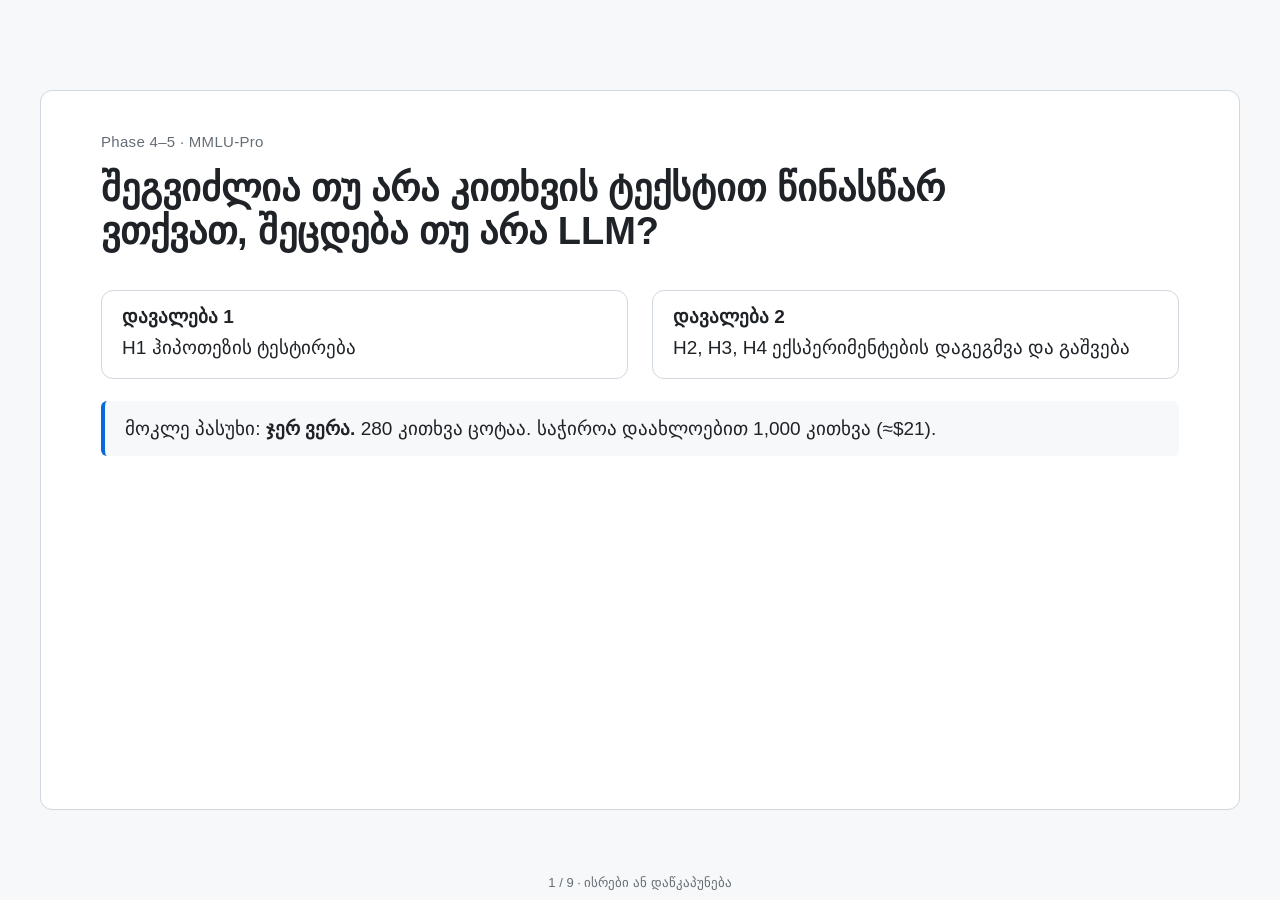
==== commit acae9f5c: "Georgian deck: one slide per hypothesis (claim, what we did, result) Co-authored-by: Cursor <cursora" ====
--- a/experiments/out/phase4_5_deck_ka.html
+++ b/experiments/out/phase4_5_deck_ka.html
@@ -41,36 +41,28 @@
 
 .kicker{text-transform:none;letter-spacing:.02em;font-size:15px}
 .slide{padding:40px 60px}
-h1{font-size:38px} h2{font-size:32px;margin:0 0 24px}
-h3{font-size:20px;margin:0 0 8px}
-p,li{font-size:20px;line-height:1.45}
-.box{border:1px solid #d0d7de;border-radius:12px;padding:18px 22px;background:#fff}
-.box p{margin:4px 0} .box ul{margin:4px 0 0;padding-left:22px} .box li{margin:4px 0}
+h1{font-size:38px} h2{font-size:32px;margin:0 0 22px}
+h3{font-size:19px;margin:0 0 6px}
+p,li{font-size:19px;line-height:1.45}
+.box{border:1px solid #d0d7de;border-radius:12px;padding:14px 20px;background:#fff}
+.box p{margin:2px 0} .box ul{margin:4px 0 0;padding-left:22px} .box li{margin:4px 0}
 .box.bad{border-color:#cf222e66;background:#fff6f6} .box.bad h3{color:#cf222e}
 .box.good{border-color:#1a7f3766;background:#f3fbf5} .box.good h3{color:#1a7f37}
 .two{display:grid;grid-template-columns:1fr 1fr;gap:24px;margin-top:18px}
-.three{display:grid;grid-template-columns:1fr 1fr 1fr;gap:20px;text-align:center}
-.grid2{display:grid;grid-template-columns:1fr 1fr;gap:14px}
-.grid2 .box{padding:26px 16px;text-align:center} .grid2 h3{margin:0;font-size:21px}
-.split{display:grid;grid-template-columns:1.25fr 1fr;gap:28px;align-items:center}
-.stack{display:flex;flex-direction:column;gap:12px} .stack p{font-size:18px}
-.ps{display:grid;grid-template-columns:1fr 50px 1fr;gap:10px;align-items:stretch;margin-bottom:16px}
+.hyp{display:grid;grid-template-columns:.85fr 1.15fr;gap:24px;align-items:center}
+.hyp .box p{font-size:18px}
+.stack{display:flex;flex-direction:column;gap:12px}
+.ps{display:grid;grid-template-columns:1fr 50px 1fr;gap:10px;align-items:stretch}
 .arrow{display:flex;align-items:center;justify-content:center;font-size:40px;color:#656d76}
 .nums{display:grid;grid-template-columns:repeat(4,1fr);gap:18px;margin-bottom:8px}
 .num{border:1px solid #d0d7de;border-radius:12px;padding:18px;text-align:center}
 .num b{display:block;font-size:48px;line-height:1.1} .num span{color:#656d76;font-size:17px}
 .num.bad b{color:#cf222e}
-.bignum{font-size:44px;font-weight:700;margin:6px 0;color:#0969da}
-.muted{color:#656d76;font-size:17px}
-.center{text-align:center;margin:0}
-.dots{display:flex;gap:10px;justify-content:center;margin:12px 0 4px}
-.dot{width:46px;height:46px;border-radius:50%;display:flex;align-items:center;justify-content:center;
-  font-size:22px;font-weight:700;color:#fff}
-.dot.x{background:#cf222e} .dot.ok{background:#1a7f37}
 .answer{margin-top:22px;padding:14px 20px;background:#f6f8fa;border-left:4px solid #0969da;border-radius:6px}
 .slide.title h1{max-width:1000px}
+table{font-size:18px} td{padding:12px}
 .chart .lab{font-size:16px} .chart .val{font-size:16px} .chart .axis{font-size:15px}
-</style></head><body><section class="slide title"><p class="kicker">Phase 4–5 · MMLU-Pro</p><h1>შეგვიძლია თუ არა კითხვის ტექსტით წინასწარ ვთქვათ, შეცდება თუ არა LLM?</h1><div class="two"><div class="box "><h3>დავალება 1</h3><p>H1 ჰიპოთეზის ტესტირება</p></div><div class="box "><h3>დავალება 2</h3><p>H2, H3, H4 ექსპერიმენტების დაგეგმვა</p></div></div><p class="answer">მოკლე პასუხი: <b>ჯერ ვერა.</b> 280 კითხვა ცოტაა. საჭიროა დაახლოებით 1,000 კითხვა (≈$21).</p></section><section class="slide"><p class="kicker">დავალება 1 · რას გვთხოვდნენ</p><h2>H1: რომელი target ჯობია — binary თუ soft?</h2><div class="body"><p class="center">ერთი კითხვა, ერთი მოდელი, 10 პასუხი:</p><div class="dots"><span class="dot x">✗</span><span class="dot x">✗</span><span class="dot x">✗</span><span class="dot ok">✓</span><span class="dot ok">✓</span><span class="dot ok">✓</span><span class="dot ok">✓</span><span class="dot ok">✓</span><span class="dot ok">✓</span><span class="dot ok">✓</span></div><div class="two"><div class="box "><h3>Binary target</h3><p>შეცდა ნახევარზე მეტჯერ?</p><p class="bignum">0</p><p class="muted">მხოლოდ „კი“ ან „არა“</p></div><div class="box "><h3>Soft target</h3><p>რამდენჯერ შეცდა?</p><p class="bignum">0.3</p><p class="muted">ზუსტი სიხშირე: 3 / 10</p></div></div><p class="answer">H1 ამბობს: soft target-ზე ნასწავლი მოდელი უფრო ზუსტ პროგნოზს მოგვცემს.</p></div></section><section class="slide"><p class="kicker">დავალება 1 · რა ინფორმაცია გვქონდა</p><h2>მონაცემები: 840 სტრიქონი</h2><div class="body"><div class="nums"><div class="num "><b>280</b><span>კითხვა<br>MMLU-Pro, 14 საგანი</span></div><div class="num "><b>3</b><span>Gemini მოდელი</span></div><div class="num "><b>10</b><span>პასუხი თითო<br>კითხვაზე</span></div><div class="num bad"><b>20.5%</b><span>პასუხი არასწორი</span></div></div><div class="two"><div class="box "><h3>Features: 144</h3><ul><li>140 — კითხვის ტექსტიდან (სიგრძე, სიტყვები, რიცხვები…)</li><li>4 — მოდელზე (სახელი, ოჯახი, knowledge cutoff)</li></ul></div><div class="box "><h3>გუნდის ნამუშევარი</h3><ul><li>2 XGBoost notebook: binary და regression</li><li>regression-ის შედეგი: R² 0.32 — კარგად გამოიყურებოდა</li></ul></div></div></div></section><section class="slide"><p class="kicker">დავალება 1 · რა გავაკეთეთ</p><h2>ჯერ გუნდის შედეგი შევამოწმეთ</h2><div class="body"><div class="ps"><div class="box bad"><h3>პრობლემა</h3><ul><li>მონაცემები <b>rows-ით</b> გაიყო, არა კითხვებით</li><li>test-ის 145-ვე კითხვა <b>train-შიც</b> იყო (სხვა მოდელის სახელით)</li><li><code>question_id</code> feature-ად იყო ჩართული</li><li>→ R² 0.32 <b>მოჩვენებითია</b>: მოდელმა კითხვები უკვე „იცოდა“</li></ul></div><div class="arrow">→</div><div class="box good"><h3>გადაწყვეტა</h3><ul><li>split <b>კითხვების მიხედვით</b> (question-grouped 5-fold)</li><li>ერთი კითხვა ან train-შია, ან test-ში, ორივეში არასდროს</li><li><code>question_id</code> და საგანი feature-ებიდან ამოვიღეთ</li><li>→ ტესტი ახლა <b>ახალ</b> კითხვებზეა</li></ul></div></div></div></section><section class="slide"><p class="kicker">დავალება 1 · რა გავაკეთეთ</p><h2>4 მოდელი, ერთნაირ პირობებში</h2><div class="body"><div class="split"><div class="grid2"><div class="box "><h3>XGBoost · binary</h3></div><div class="box "><h3>XGBoost · soft</h3></div><div class="box "><h3>Logistic · binary</h3></div><div class="box "><h3>Logistic · soft</h3></div></div><div><ul><li><b>ერთი და იგივე</b> 144 feature და ერთი და იგივე split</li><li><b>Baseline:</b> ყოველთვის საშუალოს თქმა (20.5%)</li><li><b>მთავარი მეტრიკა:</b> Brier — რაც დაბალია, მით უკეთესი</li><li><b>სანდოობა:</b> 95% CI (bootstrap, 1,000-ჯერ)</li></ul></div></div></div></section><section class="slide"><p class="kicker">დავალება 1 · რა შედეგი მივიღეთ</p><h2>H1 არ დადასტურდა: soft ≈ binary</h2><div class="body"><div class="split"><div><svg viewBox="0 0 560 324" class="chart" role="img"><text x="238" y="57.1" text-anchor="end" class="lab">საშუალო (baseline)</text><rect x="250" y="34" width="106.1" height="34" fill="#656d76" rx="3"/><text x="364.1" y="57.1" class="val">0.163</text><text x="238" y="105.1" text-anchor="end" class="lab">XGBoost · binary</text><rect x="250" y="82" width="131.8" height="34" fill="#0969da" rx="3"/><text x="389.8" y="105.1" class="val">0.165</text><text x="238" y="153.1" text-anchor="end" class="lab">XGBoost · soft</text><rect x="250" y="130" width="185.9" height="34" fill="#bc4c00" rx="3"/><text x="443.9" y="153.1" class="val">0.169</text><text x="238" y="201.1" text-anchor="end" class="lab">Logistic · binary</text><rect x="250" y="178" width="105.7" height="34" fill="#1f2328" rx="3"/><text x="363.7" y="201.1" class="val">0.163</text><text x="238" y="249.1" text-anchor="end" class="lab">Logistic · soft</text><rect x="250" y="226" width="93.3" height="34" fill="#1a7f37" rx="3"/><text x="351.3" y="249.1" class="val">0.162</text><text x="250.0" y="290" text-anchor="middle" class="tick">0.155</text><text x="314.7" y="290" text-anchor="middle" class="tick">0.160</text><text x="379.4" y="290" text-anchor="middle" class="tick">0.165</text><text x="444.1" y="290" text-anchor="middle" class="tick">0.170</text><line x1="356.1" x2="356.1" y1="24" y2="274" stroke="#656d76" stroke-width="1.5" stroke-dasharray="6 5"/><text x="356.1" y="18" text-anchor="middle" class="tick" fill="#656d76">საშუალო</text><text x="360.0" y="314" text-anchor="middle" class="axis">Brier (რაც დაბალია, მით უკეთესი)</text></svg></div><div class="stack"><div class="box bad"><h3>soft vs binary</h3><p>სხვაობა: XGBoost +0.004, Logistic -0.001</p><p class="muted">CI ორივეგან მოიცავს 0-ს → ფრე</p></div><div class="box bad"><h3>baseline-ს ვერც ერთი ჯობნის</h3><p>საუკეთესო 0.162 ≈ საშუალო 0.163: სხვაობა ნულის ფარგლებშია</p></div><div class="box good"><h3>ერთი სარგებელი</h3><p>20% ყველაზე სარისკო კითხვის გამოტოვებით შეცდომა <b>20.5% → 18.6%</b></p></div></div></div></div></section><section class="slide"><p class="kicker">დავალება 2 · რას გვთხოვდნენ და რა გვქონდა</p><h2>H2, H3, H4: სამი შედარება</h2><div class="body"><div class="three"><div class="box "><h3>H2</h3><p>მხოლოდ კითხვის features<br><b>vs</b><br>+ მოდელის features</p></div><div class="box "><h3>H3</h3><p>+ მოდელის პარამეტრები<br>(temperature, context window)</p></div><div class="box "><h3>H4</h3><p>ML მოდელი<br><b>vs</b><br>მარტივი ცხრილი:<br>„მოდელი × საგანი“ შეცდომის %</p></div></div><div class="two"><div class="box "><h3>Test split-ები (plan, Phase 5)</h3><ul><li>ახალი კითხვები</li><li>ახალი საგანი</li><li>ახალი მოდელი</li><li>ახალი კონფიგურაცია</li></ul></div><div class="box "><h3>რა გვქონდა</h3><ul><li>იგივე 840 სტრიქონი</li><li>H1-ის 4 მოდელი</li><li>გეგმა ჯერ დავწერეთ, მერე გავუშვით</li></ul></div></div></div></section><section class="slide"><p class="kicker">დავალება 2 · რა გავაკეთეთ</p><h2>ორი პრობლემა და მათი გადაწყვეტა</h2><div class="body"><div class="ps"><div class="box bad"><h3>პრობლემა</h3><p><b>H3:</b> სამივე მოდელს <b>ერთნაირი</b> temperature და context window აქვს → შესადარებელი არაფერია.</p></div><div class="arrow">→</div><div class="box good"><h3>გადაწყვეტა</h3><p><b>Reduced H3:</b> ვამოწმებთ, რაც იცვლება: მოდელის სახელი და knowledge cutoff. სრული H3 — როცა მეორე temperature გვექნება.</p></div></div><div class="ps"><div class="box bad"><h3>პრობლემა</h3><p><b>„ახალი მოდელის“ ტესტი</b> საეჭვოდ კარგი იყო: Brier <b>0.130</b>. იგივე კითხვები სხვა მოდელებით train-ში რჩებოდა (leakage).</p></div><div class="arrow">→</div><div class="box good"><h3>გადაწყვეტა</h3><p>test-ში ახლა <b>მოდელიც და მისი კითხვებიც</b> ახალია → Brier <b>0.171</b> (რეალური შედეგი).</p></div></div></div></section><section class="slide"><p class="kicker">დავალება 2 · რა შედეგი მივიღეთ</p><h2>მარტივი ცხრილი ჯობნის ML მოდელს</h2><div class="body"><div class="split"><div><svg viewBox="0 0 560 324" class="chart" role="img"><text x="238" y="57.1" text-anchor="end" class="lab">მხოლოდ კითხვის features</text><rect x="250" y="34" width="172.1" height="34" fill="#0969da" rx="3"/><text x="430.1" y="57.1" class="val">0.164</text><text x="238" y="105.1" text-anchor="end" class="lab">+ მოდელის სახელი</text><rect x="250" y="82" width="144.8" height="34" fill="#0969da" rx="3"/><text x="402.8" y="105.1" class="val">0.162</text><text x="238" y="153.1" text-anchor="end" class="lab">ყველა feature</text><rect x="250" y="130" width="149.3" height="34" fill="#0969da" rx="3"/><text x="407.3" y="153.1" class="val">0.162</text><text x="238" y="201.1" text-anchor="end" class="lab">საშუალო (baseline)</text><rect x="250" y="178" width="161.3" height="34" fill="#656d76" rx="3"/><text x="419.3" y="201.1" class="val">0.163</text><text x="238" y="249.1" text-anchor="end" class="lab">ცხრილი: მოდელი × საგანი</text><rect x="250" y="226" width="56.1" height="34" fill="#1a7f37" rx="3"/><text x="314.1" y="249.1" class="val">0.155</text><text x="250.0" y="290" text-anchor="middle" class="tick">0.150</text><text x="311.1" y="290" text-anchor="middle" class="tick">0.155</text><text x="372.2" y="290" text-anchor="middle" class="tick">0.160</text><text x="433.3" y="290" text-anchor="middle" class="tick">0.165</text><text x="360.0" y="314" text-anchor="middle" class="axis">Brier (რაც დაბალია, მით უკეთესი)</text></svg></div><div class="stack"><div class="box good"><h3>H2 ✓ ცოტათი</h3><p>მოდელის features ოდნავ შველის</p></div><div class="box "><h3>H3 ◐ ნაწილობრივ</h3><p>მხოლოდ reduced ვერსია</p></div><div class="box bad"><h3>H4 ✗</h3><p>ML ვერ ჯობნის ცხრილს „მოდელი × საგანი“ — სამივე split-ზე</p></div></div></div></div></section><section class="slide"><p class="kicker">დასკვნა · შემდეგი ნაბიჯი</p><h2>მთავარი პრობლემა: მონაცემები ცოტაა</h2><div class="body"><div class="ps"><div class="box bad"><h3>პრობლემა</h3><ul><li>280 კითხვაზე საუკეთესო feature <b>ხმაურისგან არ განსხვავდება</b></li><li>შემთხვევით არეულ მონაცემებზეც 34% შემთხვევაში ჩნდება ასეთივე „ძლიერი“ feature</li></ul></div><div class="arrow">→</div><div class="box good"><h3>გადაწყვეტა</h3><ul><li><b>1,000 კითხვა</b> × 3 მოდელი × 10 პასუხი</li><li>≈39,000 API call, <b>≈$21</b></li><li>20% test თავიდანვე „დალუქული“</li><li>იგივე კოდი, იგივე მეტრიკები</li></ul></div></div><p class="answer">ახლა მუშაობს მხოლოდ მარტივი ცხრილი „მოდელი × საგანი“. მეტი მონაცემით გავიგებთ, კითხვის ტექსტი თუ ამატებს რამეს.</p></div></section><div id="bar"></div><script>
+</style></head><body><section class="slide title"><p class="kicker">Phase 4–5 · MMLU-Pro</p><h1>შეგვიძლია თუ არა კითხვის ტექსტით წინასწარ ვთქვათ, შეცდება თუ არა LLM?</h1><div class="two"><div class="box "><h3>დავალება 1</h3><p>H1 ჰიპოთეზის ტესტირება</p></div><div class="box "><h3>დავალება 2</h3><p>H2, H3, H4 ექსპერიმენტების დაგეგმვა და გაშვება</p></div></div><p class="answer">მოკლე პასუხი: <b>ჯერ ვერა.</b> 280 კითხვა ცოტაა. საჭიროა დაახლოებით 1,000 კითხვა (≈$21).</p></section><section class="slide"><p class="kicker">რა გვქონდა</p><h2>მონაცემები და როგორ ვზომავთ</h2><div class="body"><div class="nums"><div class="num "><b>280</b><span>კითხვა<br>MMLU-Pro, 14 საგანი</span></div><div class="num "><b>3</b><span>Gemini მოდელი</span></div><div class="num "><b>10</b><span>პასუხი თითო<br>კითხვაზე</span></div><div class="num bad"><b>20.5%</b><span>პასუხი არასწორი</span></div></div><div class="two"><div class="box "><h3>Brier score</h3><p>მოდელი ამბობს: „ამ პასუხის შეცდომის ალბათობა X%“. Brier ზომავს, რამდენად ასცდა.</p><p><b>0 = იდეალური. რაც დაბალია, მით უკეთესი.</b></p></div><div class="box "><h3>Baseline = 0.163</h3><p>ყოველ კითხვაზე უბრალოდ „20.5%“-ის თქმა, კითხვის წაკითხვის გარეშე.</p><p><b>მოდელი ამაზე დაბალს უნდა იღებდეს.</b></p></div></div></div></section><section class="slide"><p class="kicker">რა გავაკეთეთ პირველ რიგში</p><h2>როგორ ვყოფთ მონაცემებს train-ად და test-ად</h2><div class="body"><div class="ps"><div class="box bad"><h3>ადრე (გუნდის notebook)</h3><ul><li>840 სტრიქონი შემთხვევით 80/20-ზე</li><li>ერთი კითხვა = 3 სტრიქონი (3 მოდელი) → <b>train-შიც და test-შიც</b> ხვდებოდა</li><li><code>question_id</code> feature-ად იყო</li><li><b>R² 0.32</b>: მოდელმა test-ის კითხვები უკვე იცოდა</li></ul></div><div class="arrow">→</div><div class="box good"><h3>ახლა (ჩვენი კოდი)</h3><ul><li>ჯერ <b>კითხვებს</b> ვყოფთ, მერე სტრიქონებს</li><li>კითხვა სამივე მოდელით ერთად: <b>ან train-შია, ან test-ში</b></li><li><code>question_id</code> ამოღებულია</li><li>test-ში მხოლოდ <b>ახალი</b> კითხვებია → R² 0.32 გაქრა</li></ul></div></div></div></section><section class="slide"><p class="kicker">დავალება 1 · H1</p><h2>H1: soft target ჯობია binary-ს?</h2><div class="body"><div class="hyp"><div class="stack"><div class="box "><h3>ჰიპოთეზა</h3><p>მოდელი უკეთესია, თუ ვასწავლით <b>soft target</b>-ზე (3/10 = 0.3), და არა <b>binary</b>-ზე (0 ან 1).</p></div><div class="box "><h3>რა გავაკეთეთ</h3><p>4 მოდელი: XGBoost და Logistic, თითო ორივე target-ზე. ერთნაირი 144 feature, test-ში ახალი კითხვები.</p></div><div class="box bad"><h3>შედეგი: ✗ არ დადასტურდა</h3><p>soft ≈ binary, სხვაობა შემთხვევითია. baseline-ს ვერცერთი ჯობნის. <br><b>+</b> 20% სარისკოს გამოტოვებით შეცდომა 20.5% → 18.6%.</p></div></div><div><svg viewBox="0 0 520 324" class="chart" role="img"><text x="238" y="57.1" text-anchor="end" class="lab">baseline</text><rect x="250" y="34" width="86.8" height="34" fill="#656d76" rx="3"/><text x="344.8" y="57.1" class="val">0.163</text><text x="238" y="105.1" text-anchor="end" class="lab">XGBoost · binary</text><rect x="250" y="82" width="107.8" height="34" fill="#0969da" rx="3"/><text x="365.8" y="105.1" class="val">0.165</text><text x="238" y="153.1" text-anchor="end" class="lab">XGBoost · soft</text><rect x="250" y="130" width="152.1" height="34" fill="#bc4c00" rx="3"/><text x="410.1" y="153.1" class="val">0.169</text><text x="238" y="201.1" text-anchor="end" class="lab">Logistic · binary</text><rect x="250" y="178" width="86.5" height="34" fill="#1f2328" rx="3"/><text x="344.5" y="201.1" class="val">0.163</text><text x="238" y="249.1" text-anchor="end" class="lab">Logistic · soft</text><rect x="250" y="226" width="76.4" height="34" fill="#1a7f37" rx="3"/><text x="334.4" y="249.1" class="val">0.162</text><text x="250.0" y="290" text-anchor="middle" class="tick">0.155</text><text x="302.9" y="290" text-anchor="middle" class="tick">0.160</text><text x="355.9" y="290" text-anchor="middle" class="tick">0.165</text><text x="408.8" y="290" text-anchor="middle" class="tick">0.170</text><line x1="336.8" x2="336.8" y1="24" y2="274" stroke="#656d76" stroke-width="1.5" stroke-dasharray="6 5"/><text x="336.8" y="18" text-anchor="middle" class="tick" fill="#656d76">baseline</text><text x="340.0" y="314" text-anchor="middle" class="axis">Brier (რაც დაბალია, მით უკეთესი)</text></svg></div></div></div></section><section class="slide"><p class="kicker">დავალება 2 · H2</p><h2>H2: მოდელის features შველის?</h2><div class="body"><div class="hyp"><div class="stack"><div class="box "><h3>ჰიპოთეზა</h3><p>კითხვის features-ს თუ <b>მოდელის features</b>-ს დავუმატებთ (სახელი, ოჯახი, knowledge cutoff), პროგნოზი გაუმჯობესდება.</p></div><div class="box "><h3>რა გავაკეთეთ</h3><p>3 feature-ნაკრები, თითოეული 4 მოდელით. ვადარებთ თითოეულის საუკეთესოს.</p></div><div class="box good"><h3>შედეგი: ✓ ცოტათი</h3><p>Brier 0.164 → 0.162. სხვაობა რეალურია, მაგრამ პატარა. baseline-ს სანდოდ ვერ ჯობნის.</p></div></div><div><svg viewBox="0 0 520 276" class="chart" role="img"><text x="238" y="57.1" text-anchor="end" class="lab">მხოლოდ კითხვის features</text><rect x="250" y="34" width="125.7" height="34" fill="#0969da" rx="3"/><text x="383.7" y="57.1" class="val">0.164</text><text x="238" y="105.1" text-anchor="end" class="lab">+ მოდელის სახელი</text><rect x="250" y="82" width="94.8" height="34" fill="#0969da" rx="3"/><text x="352.8" y="105.1" class="val">0.162</text><text x="238" y="153.1" text-anchor="end" class="lab">ყველა feature</text><rect x="250" y="130" width="99.9" height="34" fill="#0969da" rx="3"/><text x="357.9" y="153.1" class="val">0.162</text><text x="238" y="201.1" text-anchor="end" class="lab">baseline</text><rect x="250" y="178" width="113.5" height="34" fill="#656d76" rx="3"/><text x="371.5" y="201.1" class="val">0.163</text><text x="250.0" y="242" text-anchor="middle" class="tick">0.155</text><text x="319.2" y="242" text-anchor="middle" class="tick">0.160</text><text x="388.5" y="242" text-anchor="middle" class="tick">0.165</text><line x1="363.5" x2="363.5" y1="24" y2="226" stroke="#656d76" stroke-width="1.5" stroke-dasharray="6 5"/><text x="363.5" y="18" text-anchor="middle" class="tick" fill="#656d76">baseline</text><text x="340.0" y="266" text-anchor="middle" class="axis">Brier (რაც დაბალია, მით უკეთესი)</text></svg></div></div></div></section><section class="slide"><p class="kicker">დავალება 2 · H3</p><h2>H3: მოდელის პარამეტრები შველის?</h2><div class="body"><div class="hyp"><div class="stack"><div class="box "><h3>ჰიპოთეზა</h3><p>მოდელის პარამეტრები (context window, temperature, top-p) და მათი კავშირი კითხვასთან პროგნოზს კიდევ უფრო აუმჯობესებს.</p></div><div class="box "><h3>რა გავაკეთეთ</h3><p>შევამოწმეთ, იცვლება თუ არა ეს პარამეტრები. არ იცვლება, ამიტომ გავუშვით <b>reduced H3</b>: + მოდელის სახელი, + knowledge cutoff.</p></div><div class="box "><h3>შედეგი: ◐ ნაწილობრივ</h3><p>სრულად ვერ შემოწმდა. მოდელის სახელი შველის, cutoff თითქმის არა. საჭიროა მონაცემები მეორე temperature-ით.</p></div></div><div><h3>რა იცვლება 3 მოდელს შორის</h3><table><thead><tr><th style="text-align:left">პარამეტრი</th><th style="text-align:left">მნიშვნელობა</th><th style="text-align:center">იცვლება?</th></tr></thead><tbody><tr><td style="text-align:left">context window</td><td style="text-align:left">1,048,576 სამივეზე</td><td style="text-align:center">✗</td></tr><tr><td style="text-align:left">temperature, top-p</td><td style="text-align:left">არ არის ჩაწერილი</td><td style="text-align:center">✗</td></tr><tr class="hl"><td style="text-align:left">მოდელის სახელი</td><td style="text-align:left">3 სხვადასხვა</td><td style="text-align:center">✓</td></tr><tr class="hl"><td style="text-align:left">knowledge cutoff</td><td style="text-align:left">2 მოდელს აქვს</td><td style="text-align:center">✓</td></tr></tbody></table></div></div></div></section><section class="slide"><p class="kicker">დავალება 2 · H4</p><h2>H4: ML ჯობნის მარტივ ცხრილს?</h2><div class="body"><div class="hyp"><div class="stack"><div class="box "><h3>ჰიპოთეზა</h3><p>ML მოდელი ჯობნის მარტივ ცხრილს: <b>„მოდელი × საგანი“</b> შეცდომის % (მაგ. „gemini-2.5 health-ში X%-ს ცდება“).</p></div><div class="box "><h3>რა გავაკეთეთ</h3><p>3 ტესტი: ახალი კითხვები, ახალი საგანი, ახალი მოდელი. leakage ვიპოვეთ და გავასწორეთ (0.130 → 0.171).</p></div><div class="box bad"><h3>შედეგი: ✗ არ დადასტურდა</h3><p>ცხრილი სამივე ტესტზე ჯობნის ან ტოლია. ML ცხრილს ვერსად აჯობა.</p></div></div><div><svg viewBox="0 0 520 300" class="chart" role="img"><text x="238" y="51.7" text-anchor="end" class="lab">ახალი კითხვები · ML</text><rect x="250" y="34" width="85.3" height="26" fill="#0969da" rx="3"/><text x="343.3" y="51.7" class="val">0.162</text><text x="238" y="87.7" text-anchor="end" class="lab">ახალი კითხვები · ცხრილი</text><rect x="250" y="70" width="33.1" height="26" fill="#1a7f37" rx="3"/><text x="291.1" y="87.7" class="val">0.155</text><text x="238" y="123.7" text-anchor="end" class="lab">ახალი საგანი · ML</text><rect x="250" y="106" width="119.9" height="26" fill="#0969da" rx="3"/><text x="377.9" y="123.7" class="val">0.167</text><text x="238" y="159.7" text-anchor="end" class="lab">ახალი საგანი · ცხრილი</text><rect x="250" y="142" width="80.2" height="26" fill="#1a7f37" rx="3"/><text x="338.2" y="159.7" class="val">0.161</text><text x="238" y="195.7" text-anchor="end" class="lab">ახალი მოდელი · ML</text><rect x="250" y="178" width="151.9" height="26" fill="#0969da" rx="3"/><text x="409.9" y="195.7" class="val">0.171</text><text x="238" y="231.7" text-anchor="end" class="lab">ახალი მოდელი · ცხრილი</text><rect x="250" y="214" width="85.6" height="26" fill="#1a7f37" rx="3"/><text x="343.6" y="231.7" class="val">0.162</text><text x="250.0" y="266" text-anchor="middle" class="tick">0.150</text><text x="322.0" y="266" text-anchor="middle" class="tick">0.160</text><text x="394.0" y="266" text-anchor="middle" class="tick">0.170</text><text x="340.0" y="290" text-anchor="middle" class="axis">Brier (რაც დაბალია, მით უკეთესი)</text></svg></div></div></div></section><section class="slide"><p class="kicker">შეჯამება</p><h2>ოთხი ჰიპოთეზა: რა გამოვიდა</h2><div class="body"><table><thead><tr><th style="text-align:left"></th><th style="text-align:left">ჰიპოთეზა</th><th style="text-align:left">შედეგი</th></tr></thead><tbody><tr><td style="text-align:left">H1</td><td style="text-align:left">soft target ჯობია binary-ს</td><td style="text-align:left">✗ ფრეა</td></tr><tr><td style="text-align:left">H2</td><td style="text-align:left">მოდელის features შველის</td><td style="text-align:left">✓ ცოტათი</td></tr><tr><td style="text-align:left">H3</td><td style="text-align:left">მოდელის პარამეტრები შველის</td><td style="text-align:left">◐ ვერ შემოწმდა, მონაცემები არ იყო</td></tr><tr><td style="text-align:left">H4</td><td style="text-align:left">ML ჯობნის მარტივ ცხრილს</td><td style="text-align:left">✗ ცხრილი ჯობნის</td></tr></tbody></table><p class="answer">280 კითხვაზე კითხვის ტექსტი შეცდომის პროგნოზს თითქმის არაფერს მატებს. მთავარია, <b>რომელი მოდელია</b> და <b>რომელი საგანი</b>.</p></div></section><section class="slide"><p class="kicker">შემდეგი ნაბიჯი</p><h2>მთავარი პრობლემა: მონაცემები ცოტაა</h2><div class="body"><div class="ps"><div class="box bad"><h3>პრობლემა</h3><ul><li>280 კითხვაზე საუკეთესო feature <b>ხმაურისგან არ განსხვავდება</b></li><li>შემთხვევით არეულ მონაცემებზეც 34% შემთხვევაში ჩნდება ასეთივე „ძლიერი“ feature</li></ul></div><div class="arrow">→</div><div class="box good"><h3>გადაწყვეტა</h3><ul><li><b>1,000 კითხვა</b> × 3 მოდელი × 10 პასუხი</li><li>≈39,000 API call, <b>≈$21</b></li><li>20% test თავიდანვე „დალუქული“</li><li>იგივე კოდი, იგივე მეტრიკები</li></ul></div></div></div></section><div id="bar"></div><script>
 const s=[...document.querySelectorAll('.slide')];let i=0;const bar=document.getElementById('bar');
 function show(n){i=Math.max(0,Math.min(s.length-1,n));s.forEach((e,k)=>e.classList.toggle('on',k===i));
 bar.textContent=(i+1)+' / '+s.length+'  ·  ისრები ან დაწკაპუნება';location.hash=i+1;}
